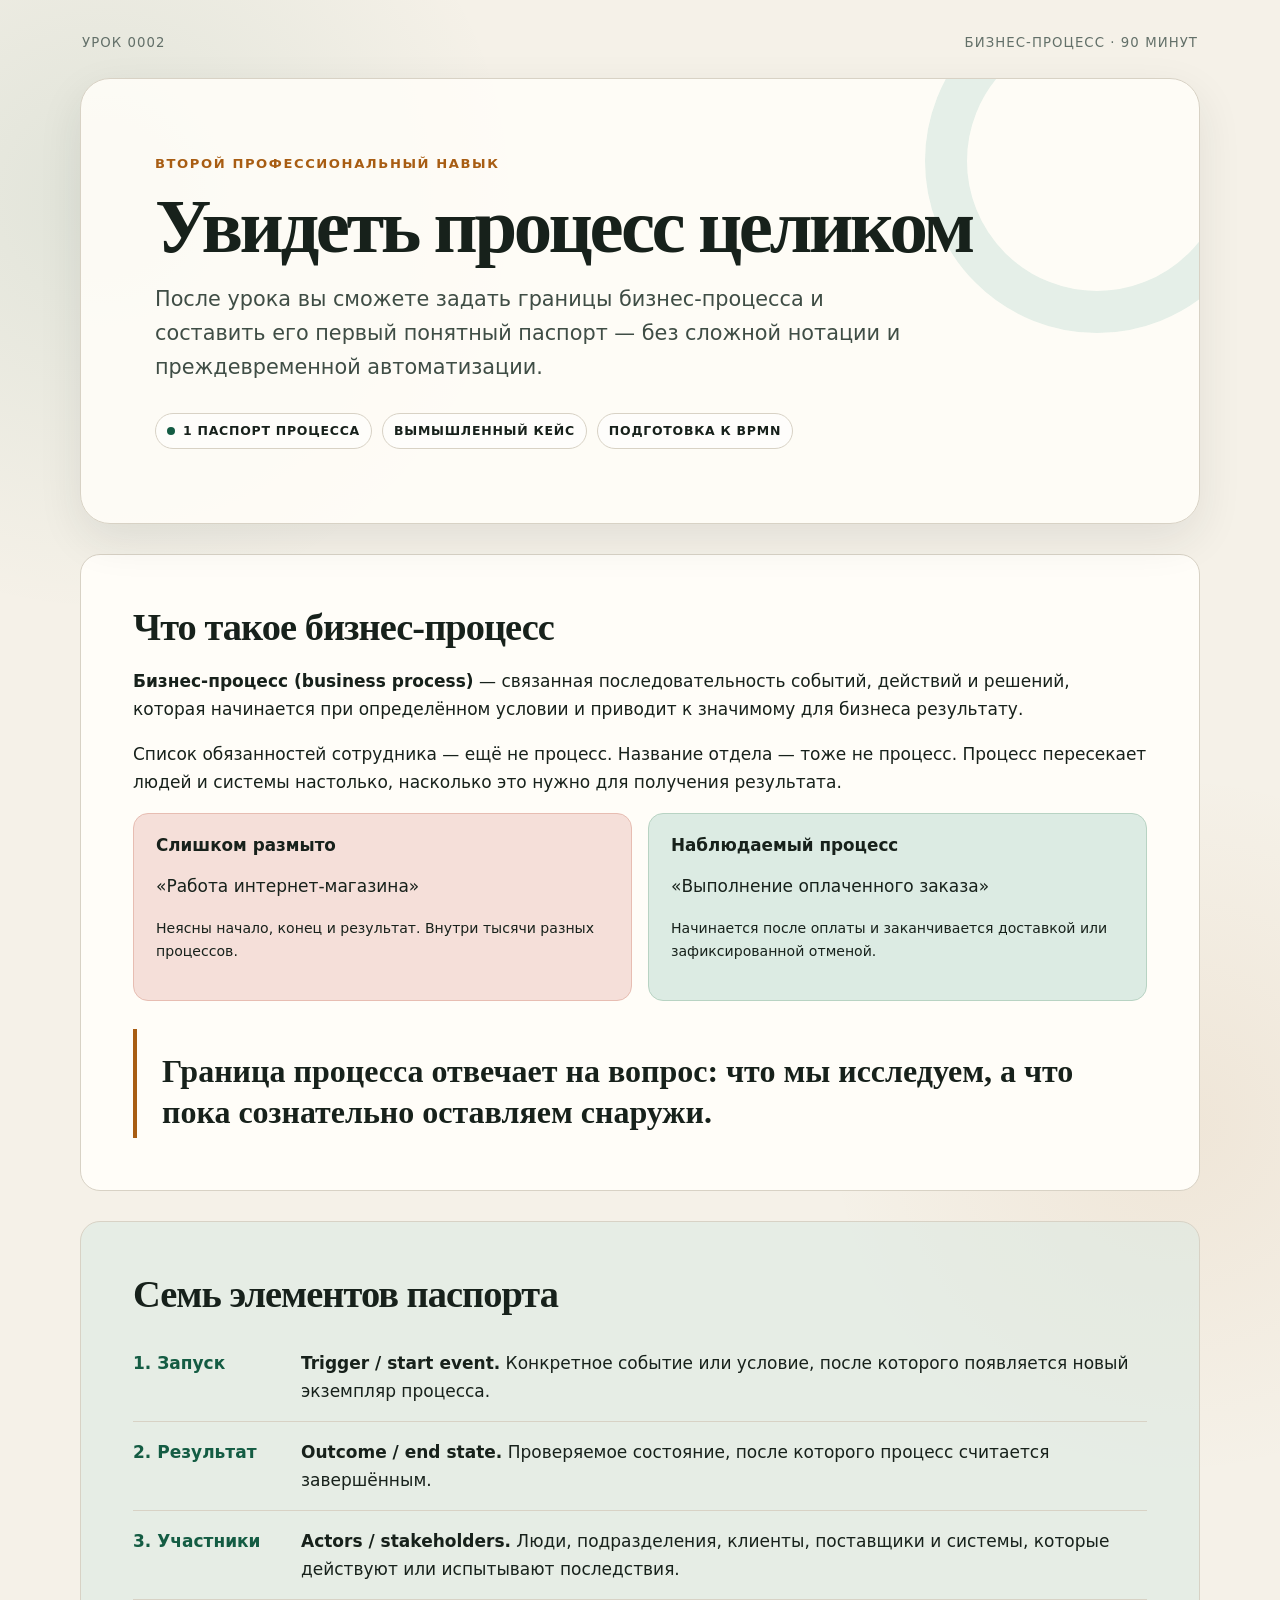
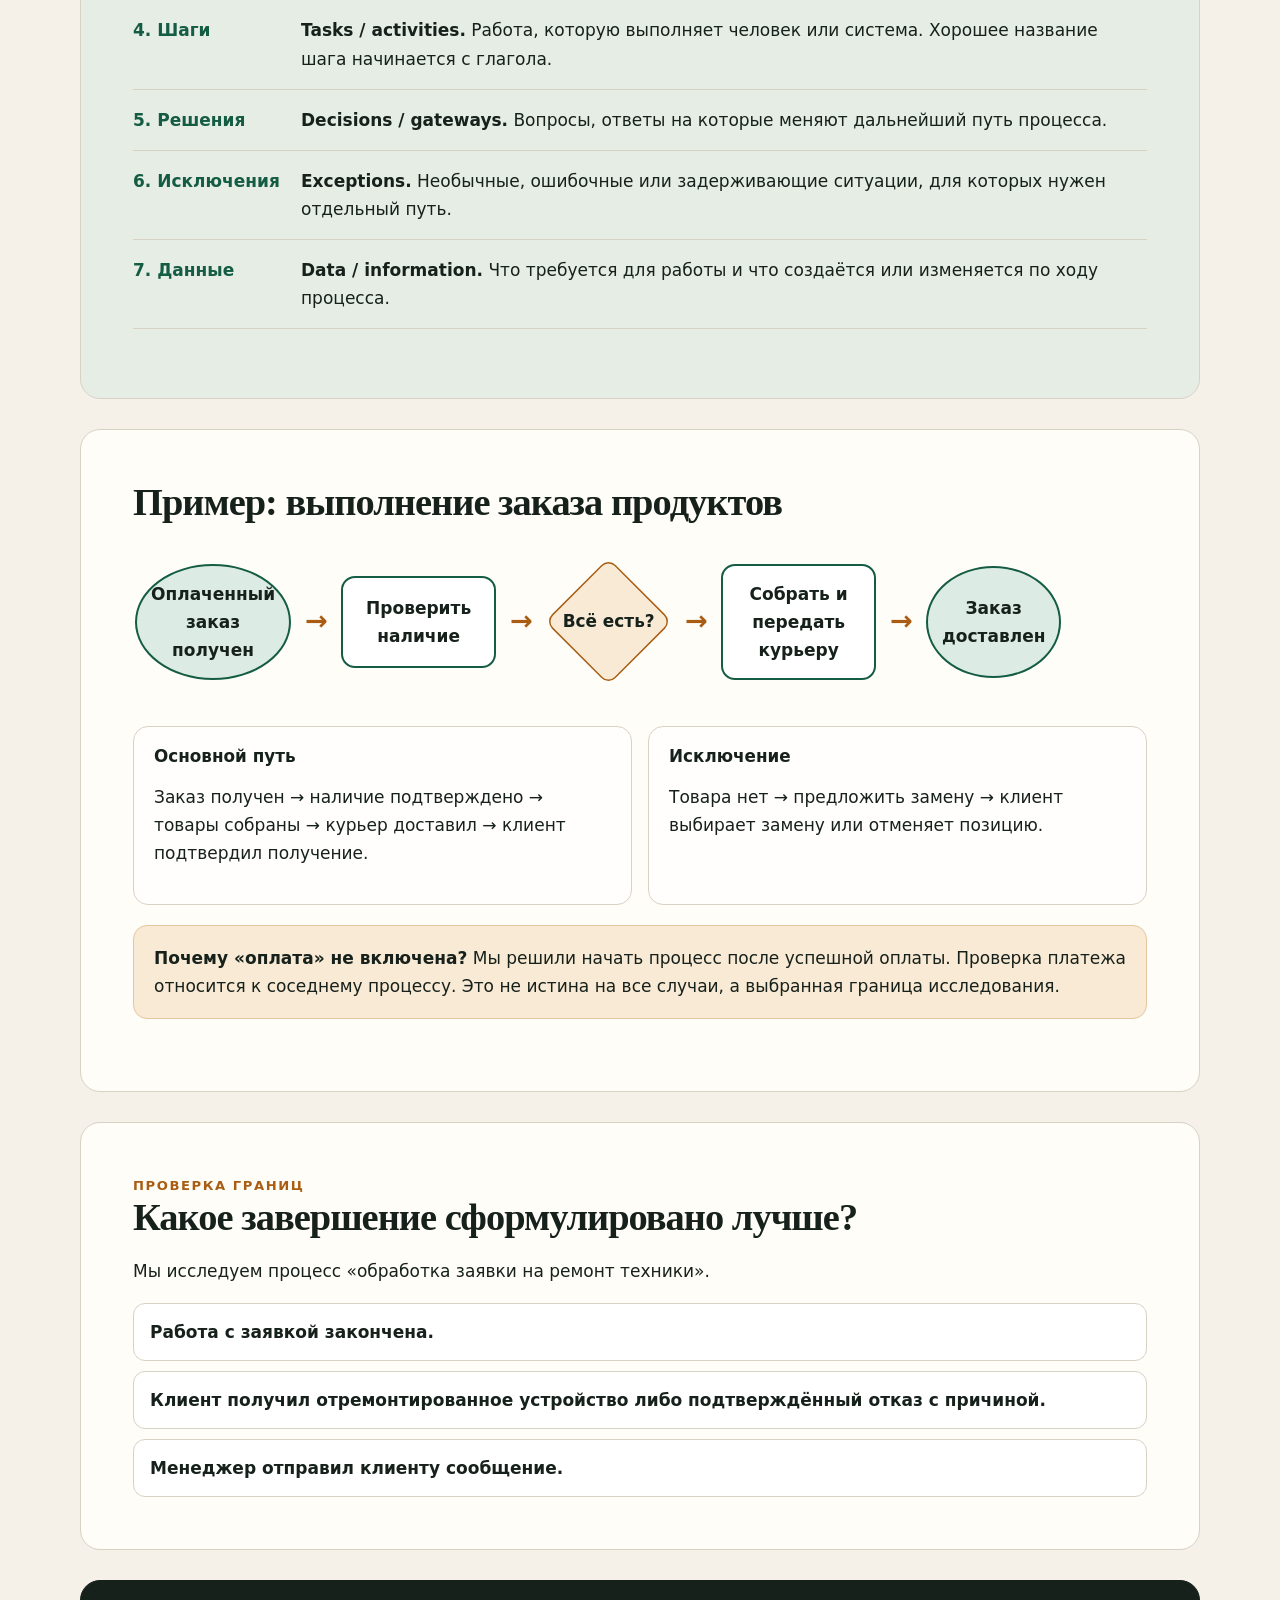
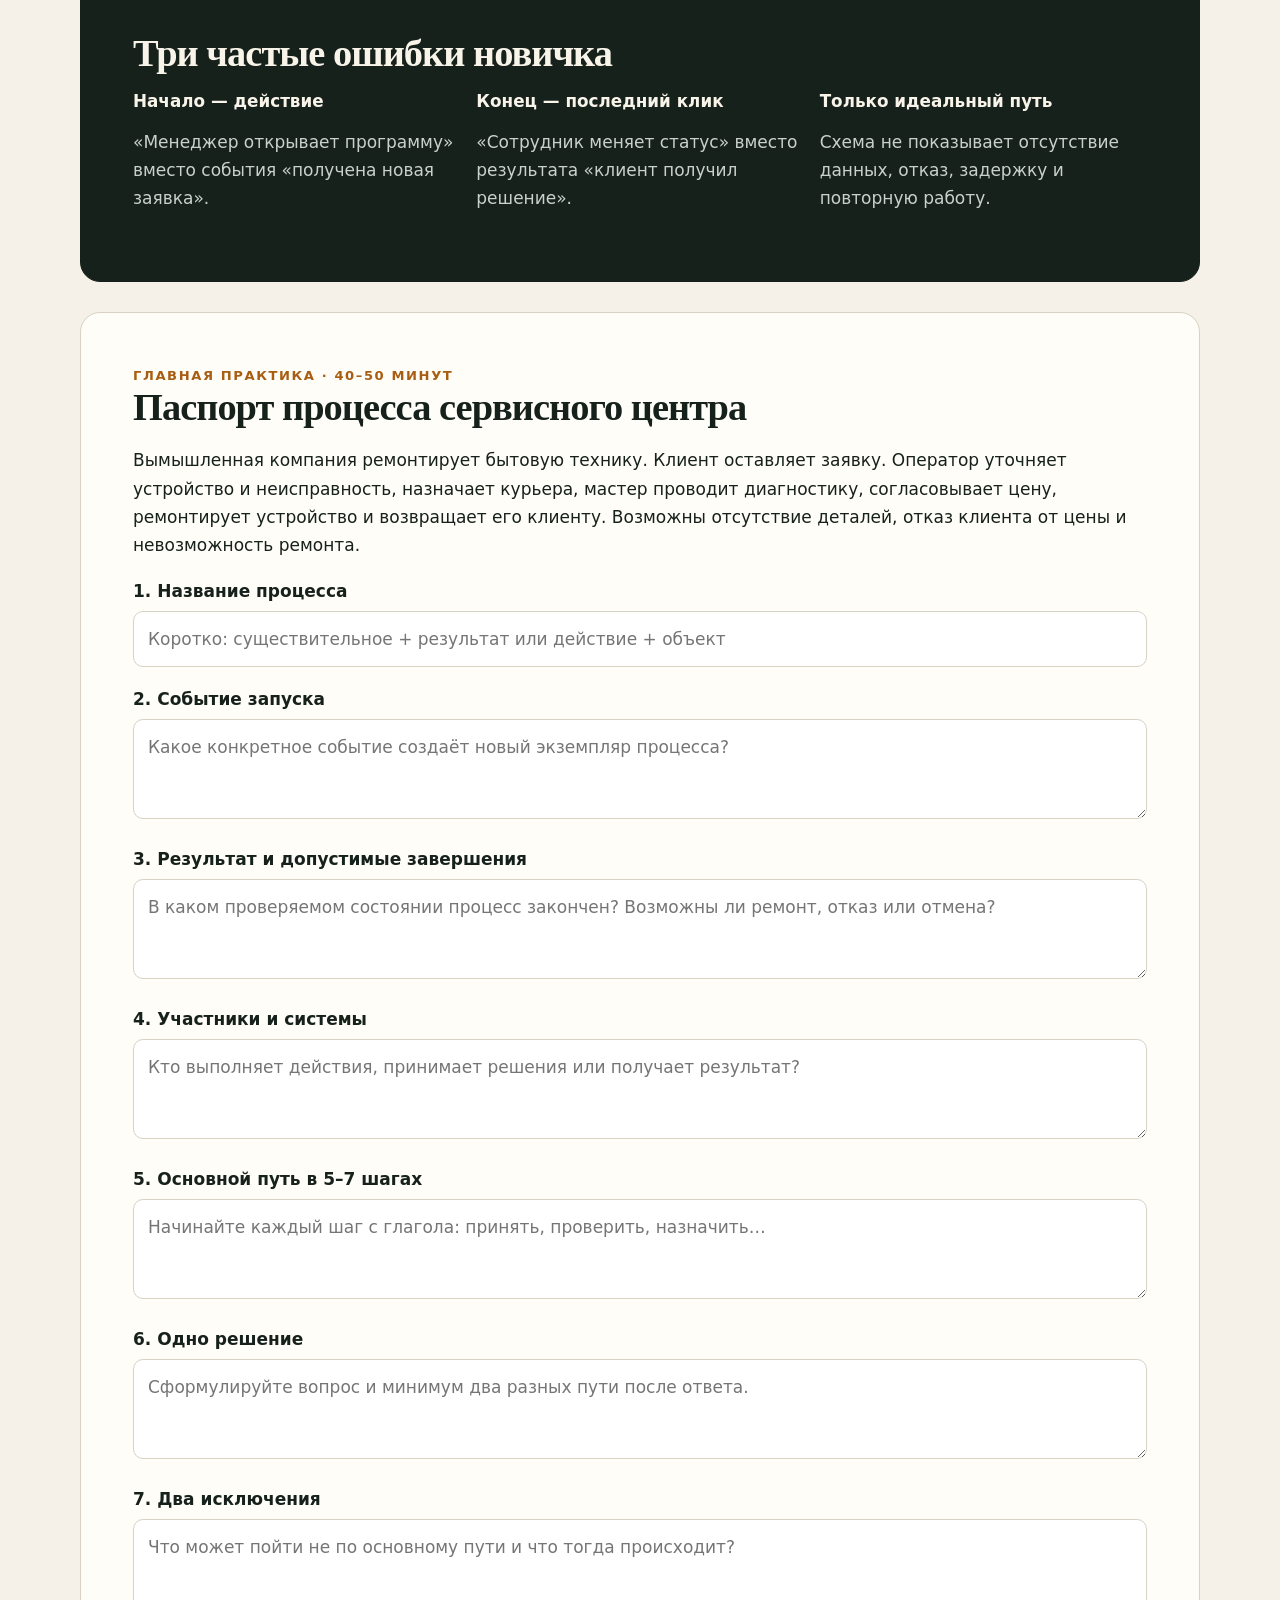
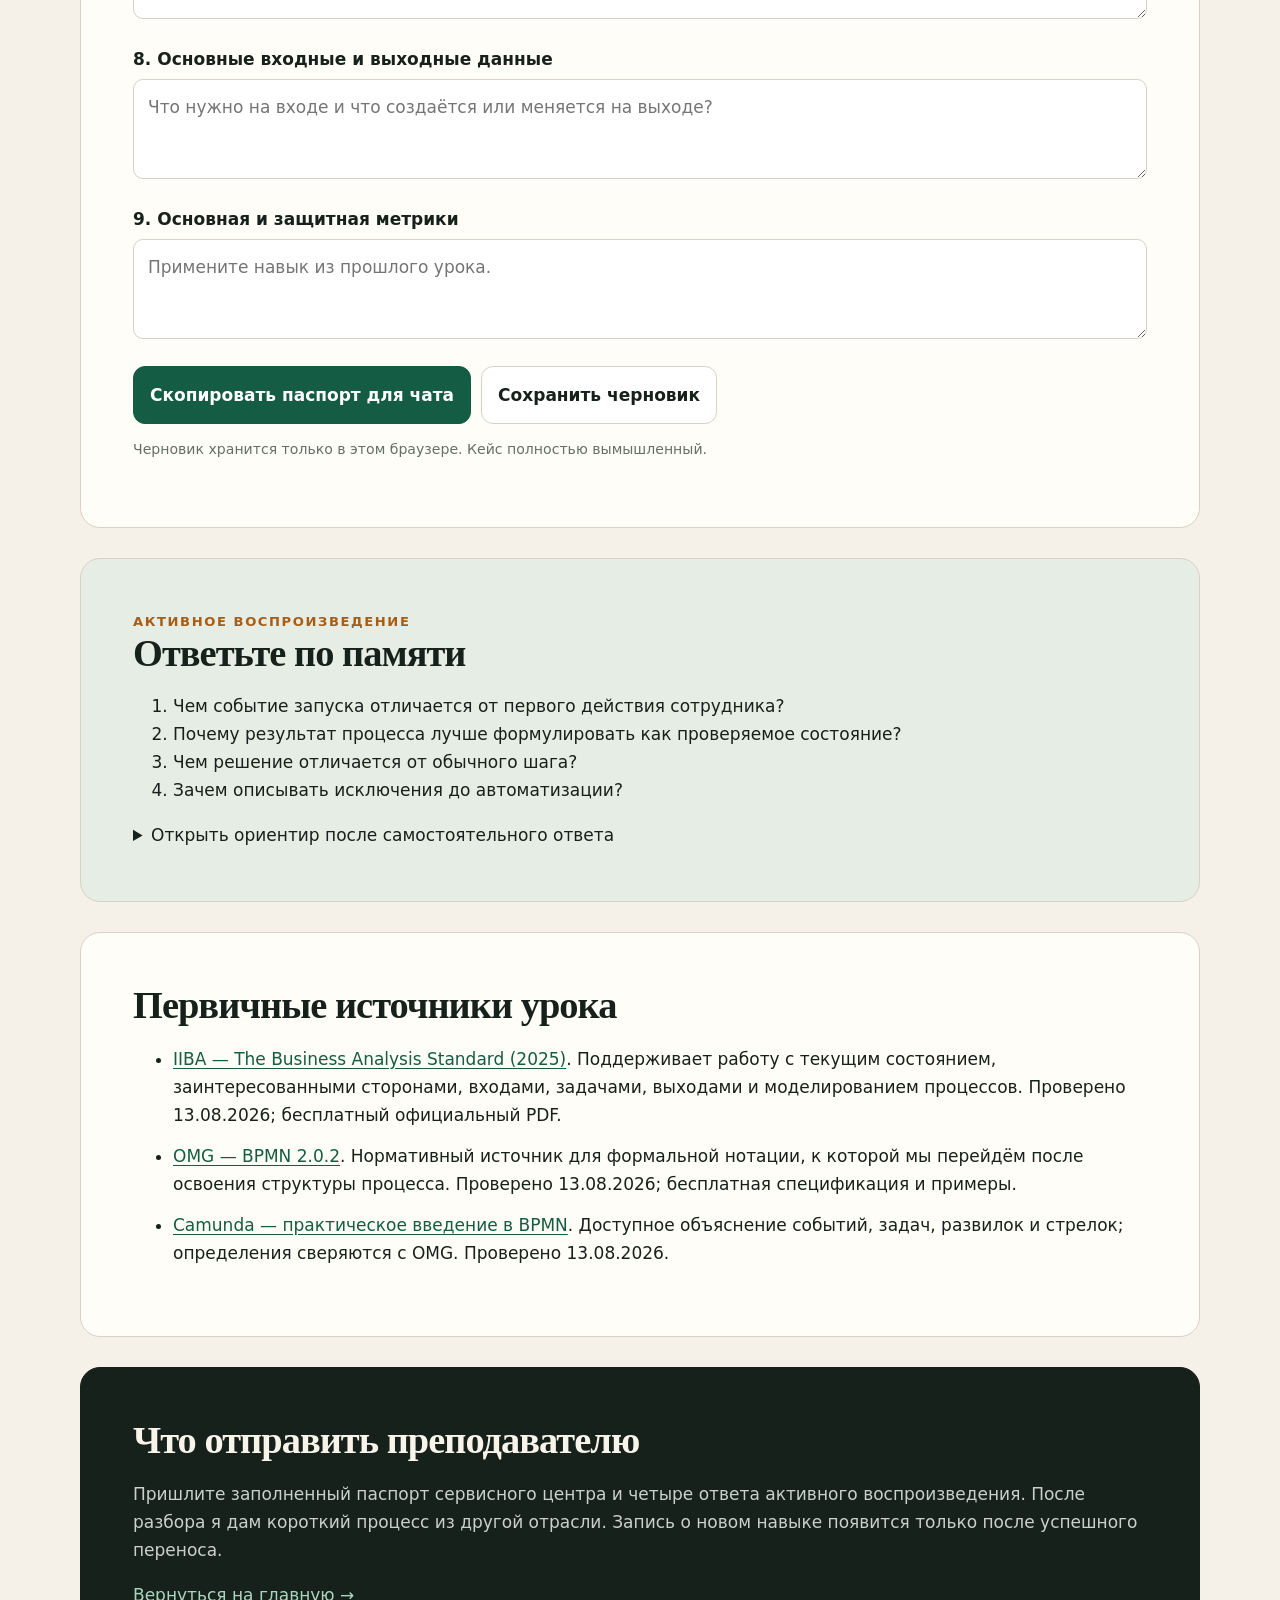
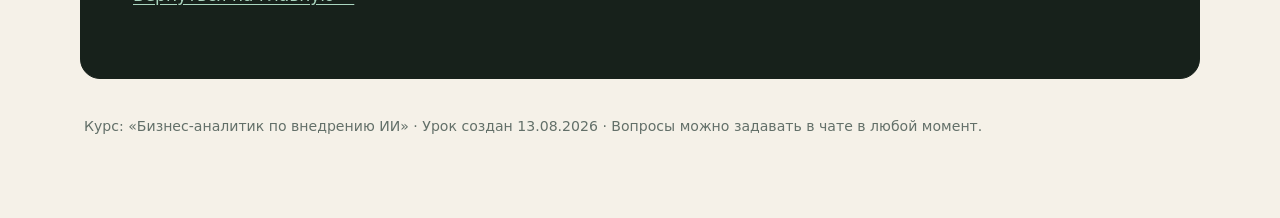
==== lessons/0002-business-process-anatomy.html @ 8596eb49 "Add business process anatomy lesson" ====
<!doctype html>
<html lang="ru">
<head>
  <meta charset="utf-8">
  <meta name="viewport" content="width=device-width, initial-scale=1">
  <title>Урок 0002 — Увидеть бизнес-процесс целиком</title>
  <link rel="stylesheet" href="../assets/course.css">
  <script src="../assets/lesson.js" defer></script>
</head>
<body onload="restoreAssignment('process-passport', 'lesson-0002-draft')">
  <main class="page">
    <div class="topbar"><span>Урок 0002</span><span>Бизнес-процесс · 90 минут</span></div>
    <header class="hero">
      <div class="eyebrow">Второй профессиональный навык</div>
      <h1>Увидеть процесс целиком</h1>
      <p class="lede">После урока вы сможете задать границы бизнес-процесса и составить его первый понятный паспорт — без сложной нотации и преждевременной автоматизации.</p>
      <div class="meta"><span class="badge"><span class="dot"></span>1 паспорт процесса</span><span class="badge">Вымышленный кейс</span><span class="badge">Подготовка к BPMN</span></div>
    </header>

    <section class="section">
      <h2>Что такое бизнес-процесс</h2>
      <p><strong>Бизнес-процесс (business process)</strong> — связанная последовательность событий, действий и решений, которая начинается при определённом условии и приводит к значимому для бизнеса результату.</p>
      <p>Список обязанностей сотрудника — ещё не процесс. Название отдела — тоже не процесс. Процесс пересекает людей и системы настолько, насколько это нужно для получения результата.</p>
      <div class="compare">
        <div class="bad"><h3>Слишком размыто</h3><p>«Работа интернет-магазина»</p><p class="small">Неясны начало, конец и результат. Внутри тысячи разных процессов.</p></div>
        <div class="good"><h3>Наблюдаемый процесс</h3><p>«Выполнение оплаченного заказа»</p><p class="small">Начинается после оплаты и заканчивается доставкой или зафиксированной отменой.</p></div>
      </div>
      <p class="quote">Граница процесса отвечает на вопрос: что мы исследуем, а что пока сознательно оставляем снаружи.</p>
    </section>

    <section class="section soft">
      <h2>Семь элементов паспорта</h2>
      <dl>
        <div class="term"><dt>1. Запуск</dt><dd><strong>Trigger / start event.</strong> Конкретное событие или условие, после которого появляется новый экземпляр процесса.</dd></div>
        <div class="term"><dt>2. Результат</dt><dd><strong>Outcome / end state.</strong> Проверяемое состояние, после которого процесс считается завершённым.</dd></div>
        <div class="term"><dt>3. Участники</dt><dd><strong>Actors / stakeholders.</strong> Люди, подразделения, клиенты, поставщики и системы, которые действуют или испытывают последствия.</dd></div>
        <div class="term"><dt>4. Шаги</dt><dd><strong>Tasks / activities.</strong> Работа, которую выполняет человек или система. Хорошее название шага начинается с глагола.</dd></div>
        <div class="term"><dt>5. Решения</dt><dd><strong>Decisions / gateways.</strong> Вопросы, ответы на которые меняют дальнейший путь процесса.</dd></div>
        <div class="term"><dt>6. Исключения</dt><dd><strong>Exceptions.</strong> Необычные, ошибочные или задерживающие ситуации, для которых нужен отдельный путь.</dd></div>
        <div class="term"><dt>7. Данные</dt><dd><strong>Data / information.</strong> Что требуется для работы и что создаётся или изменяется по ходу процесса.</dd></div>
      </dl>
    </section>

    <section class="section">
      <h2>Пример: выполнение заказа продуктов</h2>
      <div class="process-map" aria-label="Схема выполнения заказа продуктов">
        <div class="process-node event">Оплаченный заказ получен</div><div class="process-arrow">→</div>
        <div class="process-node">Проверить наличие</div><div class="process-arrow">→</div>
        <div class="process-node decision"><span>Всё есть?</span></div><div class="process-arrow">→</div>
        <div class="process-node">Собрать и передать курьеру</div><div class="process-arrow">→</div>
        <div class="process-node event">Заказ доставлен</div>
      </div>
      <div class="grid">
        <article class="card col-6"><h3>Основной путь</h3><p>Заказ получен → наличие подтверждено → товары собраны → курьер доставил → клиент подтвердил получение.</p></article>
        <article class="card col-6"><h3>Исключение</h3><p>Товара нет → предложить замену → клиент выбирает замену или отменяет позицию.</p></article>
      </div>
      <div class="callout"><strong>Почему «оплата» не включена?</strong> Мы решили начать процесс после успешной оплаты. Проверка платежа относится к соседнему процессу. Это не истина на все случаи, а выбранная граница исследования.</div>
    </section>

    <section class="section" data-quiz>
      <div class="eyebrow">Проверка границ</div>
      <h2>Какое завершение сформулировано лучше?</h2>
      <p>Мы исследуем процесс «обработка заявки на ремонт техники».</p>
      <div class="quiz-options">
        <button onclick="checkQuiz(this,false,'«Работа закончена» нельзя надёжно проверить: непонятно, какое состояние достигнуто.')">Работа с заявкой закончена.</button>
        <button onclick="checkQuiz(this,true,'Верно. Названо конкретное проверяемое состояние и учтены два допустимых исхода процесса.')">Клиент получил отремонтированное устройство либо подтверждённый отказ с причиной.</button>
        <button onclick="checkQuiz(this,false,'Это действие внутри процесса. После отправки сообщения ремонт ещё не завершён.')">Менеджер отправил клиенту сообщение.</button>
      </div>
      <div class="feedback" role="status"></div>
    </section>

    <section class="section dark">
      <h2>Три частые ошибки новичка</h2>
      <div class="grid">
        <div class="col-4"><h3>Начало — действие</h3><p>«Менеджер открывает программу» вместо события «получена новая заявка».</p></div>
        <div class="col-4"><h3>Конец — последний клик</h3><p>«Сотрудник меняет статус» вместо результата «клиент получил решение».</p></div>
        <div class="col-4"><h3>Только идеальный путь</h3><p>Схема не показывает отсутствие данных, отказ, задержку и повторную работу.</p></div>
      </div>
    </section>

    <section class="section" id="practice">
      <div class="eyebrow">Главная практика · 40–50 минут</div>
      <h2>Паспорт процесса сервисного центра</h2>
      <p>Вымышленная компания ремонтирует бытовую технику. Клиент оставляет заявку. Оператор уточняет устройство и неисправность, назначает курьера, мастер проводит диагностику, согласовывает цену, ремонтирует устройство и возвращает его клиенту. Возможны отсутствие деталей, отказ клиента от цены и невозможность ремонта.</p>
      <form id="process-passport">
        <label for="name">1. Название процесса</label>
        <input id="name" type="text" data-label="1. Название процесса" placeholder="Коротко: существительное + результат или действие + объект">

        <label for="trigger">2. Событие запуска</label>
        <textarea id="trigger" data-label="2. Событие запуска" placeholder="Какое конкретное событие создаёт новый экземпляр процесса?"></textarea>

        <label for="outcome">3. Результат и допустимые завершения</label>
        <textarea id="outcome" data-label="3. Результат и допустимые завершения" placeholder="В каком проверяемом состоянии процесс закончен? Возможны ли ремонт, отказ или отмена?"></textarea>

        <label for="actors">4. Участники и системы</label>
        <textarea id="actors" data-label="4. Участники и системы" placeholder="Кто выполняет действия, принимает решения или получает результат?"></textarea>

        <label for="steps">5. Основной путь в 5–7 шагах</label>
        <textarea id="steps" data-label="5. Основной путь в 5–7 шагах" placeholder="Начинайте каждый шаг с глагола: принять, проверить, назначить…"></textarea>

        <label for="decision">6. Одно решение</label>
        <textarea id="decision" data-label="6. Одно решение" placeholder="Сформулируйте вопрос и минимум два разных пути после ответа."></textarea>

        <label for="exceptions">7. Два исключения</label>
        <textarea id="exceptions" data-label="7. Два исключения" placeholder="Что может пойти не по основному пути и что тогда происходит?"></textarea>

        <label for="data">8. Основные входные и выходные данные</label>
        <textarea id="data" data-label="8. Основные входные и выходные данные" placeholder="Что нужно на входе и что создаётся или меняется на выходе?"></textarea>

        <label for="metric">9. Основная и защитная метрики</label>
        <textarea id="metric" data-label="9. Основная и защитная метрики" placeholder="Примените навык из прошлого урока."></textarea>

        <div class="actions">
          <button class="primary" type="button" onclick="copyAssignment('process-passport')">Скопировать паспорт для чата</button>
          <button type="button" onclick="saveAssignment('process-passport','lesson-0002-draft')">Сохранить черновик</button>
        </div>
        <p class="small muted" data-status="process-passport">Черновик хранится только в этом браузере. Кейс полностью вымышленный.</p>
      </form>
    </section>

    <section class="section soft">
      <div class="eyebrow">Активное воспроизведение</div>
      <h2>Ответьте по памяти</h2>
      <ol>
        <li>Чем событие запуска отличается от первого действия сотрудника?</li>
        <li>Почему результат процесса лучше формулировать как проверяемое состояние?</li>
        <li>Чем решение отличается от обычного шага?</li>
        <li>Зачем описывать исключения до автоматизации?</li>
      </ol>
      <details>
        <summary>Открыть ориентир после самостоятельного ответа</summary>
        <p>Запуск сообщает, почему появился новый процесс; действие — что кто-то делает после запуска. Результат должен позволять однозначно определить завершение. Решение меняет путь процесса. Исключения показывают реальные ветви и риски, которые автоматизация обязана обработать или передать человеку.</p>
      </details>
    </section>

    <section class="section">
      <h2>Первичные источники урока</h2>
      <ul class="source-list">
        <li><a href="https://www.iiba.org/globalassets/business-analysis-resources/the-business-analysis-standard/files/the-business-analysis-standard.pdf">IIBA — The Business Analysis Standard (2025)</a>. Поддерживает работу с текущим состоянием, заинтересованными сторонами, входами, задачами, выходами и моделированием процессов. Проверено 13.08.2026; бесплатный официальный PDF.</li>
        <li><a href="https://www.omg.org/spec/BPMN/2.0.2/">OMG — BPMN 2.0.2</a>. Нормативный источник для формальной нотации, к которой мы перейдём после освоения структуры процесса. Проверено 13.08.2026; бесплатная спецификация и примеры.</li>
        <li><a href="https://camunda.com/de/bpmn/">Camunda — практическое введение в BPMN</a>. Доступное объяснение событий, задач, развилок и стрелок; определения сверяются с OMG. Проверено 13.08.2026.</li>
      </ul>
    </section>

    <section class="section dark">
      <h2>Что отправить преподавателю</h2>
      <p>Пришлите заполненный паспорт сервисного центра и четыре ответа активного воспроизведения. После разбора я дам короткий процесс из другой отрасли. Запись о новом навыке появится только после успешного переноса.</p>
      <p><a href="../index.html" style="color:#a9d5bf">Вернуться на главную →</a></p>
    </section>

    <footer class="footer">Курс: «Бизнес-аналитик по внедрению ИИ» · Урок создан 13.08.2026 · Вопросы можно задавать в чате в любой момент.</footer>
  </main>
</body>
</html>
---- assets/course.css ----
:root {
  color-scheme: light;
  --ink: #17211b;
  --muted: #637069;
  --paper: #f5f1e8;
  --card: #fffdf8;
  --line: #d8d2c5;
  --green: #145c43;
  --green-2: #dcebe3;
  --amber: #a85d13;
  --amber-2: #f8ead5;
  --blue: #345a78;
  --shadow: 0 16px 45px rgba(38, 44, 39, 0.09);
  --radius: 20px;
}

* { box-sizing: border-box; }

html { scroll-behavior: smooth; }

body {
  margin: 0;
  background:
    radial-gradient(circle at 8% 3%, rgba(20, 92, 67, .09), transparent 26rem),
    radial-gradient(circle at 92% 17%, rgba(168, 93, 19, .08), transparent 22rem),
    var(--paper);
  color: var(--ink);
  font: 17px/1.65 Inter, ui-sans-serif, system-ui, -apple-system, BlinkMacSystemFont, "Segoe UI", sans-serif;
}

a { color: var(--green); text-underline-offset: .18em; }
a:hover { color: var(--amber); }

.page { width: min(1120px, calc(100% - 34px)); margin: 0 auto; padding: 24px 0 80px; }

.topbar {
  display: flex;
  align-items: center;
  justify-content: space-between;
  gap: 16px;
  padding: 8px 2px 24px;
  color: var(--muted);
  font-size: .83rem;
  letter-spacing: .08em;
  text-transform: uppercase;
}

.badge {
  display: inline-flex;
  align-items: center;
  gap: 8px;
  padding: 7px 11px;
  border: 1px solid var(--line);
  border-radius: 999px;
  background: rgba(255,255,255,.55);
  font-size: .78rem;
  font-weight: 750;
  letter-spacing: .06em;
  text-transform: uppercase;
}

.dot { width: 8px; height: 8px; border-radius: 50%; background: var(--green); }

.hero {
  padding: clamp(30px, 6vw, 74px);
  border: 1px solid var(--line);
  border-radius: 30px;
  background: rgba(255,253,248,.9);
  box-shadow: var(--shadow);
  overflow: hidden;
  position: relative;
}

.hero::after {
  content: "";
  position: absolute;
  width: 260px;
  height: 260px;
  right: -70px;
  top: -90px;
  border-radius: 50%;
  border: 42px solid var(--green-2);
  opacity: .75;
}

.hero > * { position: relative; z-index: 1; }

.eyebrow { color: var(--amber); font-size: .82rem; font-weight: 800; letter-spacing: .12em; text-transform: uppercase; }

h1, h2, h3 { line-height: 1.13; text-wrap: balance; }
h1 { max-width: 850px; margin: 14px 0 18px; font: 750 clamp(2.5rem, 6vw, 5.6rem)/.98 Georgia, serif; letter-spacing: -.045em; }
h2 { margin: 0 0 18px; font: 720 clamp(1.6rem, 3vw, 2.55rem)/1.08 Georgia, serif; letter-spacing: -.025em; }
h3 { margin: 0 0 10px; font-size: 1.05rem; }

.lede { max-width: 750px; margin: 0; color: #3f4d45; font-size: clamp(1.05rem, 2vw, 1.3rem); }
.meta { display: flex; flex-wrap: wrap; gap: 10px; margin-top: 28px; }

.section { margin-top: 30px; padding: clamp(24px, 4.6vw, 52px); border: 1px solid var(--line); border-radius: var(--radius); background: var(--card); }
.section.soft { background: rgba(220,235,227,.58); }
.section.dark { background: var(--ink); color: #f8f4ea; border-color: var(--ink); }
.section.dark p, .section.dark .muted { color: #c8d1cb; }

.grid { display: grid; grid-template-columns: repeat(12, 1fr); gap: 16px; }
.col-4 { grid-column: span 4; }
.col-6 { grid-column: span 6; }
.col-8 { grid-column: span 8; }
.col-12 { grid-column: span 12; }

.card { padding: 20px; border: 1px solid var(--line); border-radius: 15px; background: rgba(255,255,255,.62); }
.card strong.num { display: block; color: var(--green); font: 700 2rem Georgia, serif; }
.muted { color: var(--muted); }
.small { font-size: .88rem; }

.quote { margin: 28px 0 0; padding: 22px 0 4px 25px; border-left: 4px solid var(--amber); font: 600 clamp(1.3rem, 2.5vw, 2rem)/1.3 Georgia, serif; }

.flow { display: grid; grid-template-columns: repeat(4, 1fr); gap: 12px; margin-top: 24px; counter-reset: step; }
.flow > div { min-height: 140px; padding: 18px; border: 1px solid var(--line); border-radius: 14px; background: white; counter-increment: step; }
.flow > div::before { content: counter(step, decimal-leading-zero); display: block; margin-bottom: 14px; color: var(--amber); font-weight: 800; letter-spacing: .08em; }

.compare { display: grid; grid-template-columns: 1fr 1fr; gap: 16px; }
.compare > div { padding: 22px; border-radius: 15px; }
.compare .bad { background: #f5dfd9; border: 1px solid #e7bdb2; }
.compare .good { background: var(--green-2); border: 1px solid #b8d3c3; }

.quiz-options { display: grid; gap: 10px; margin-top: 18px; }
button, .button {
  width: 100%;
  padding: 14px 16px;
  border: 1px solid var(--line);
  border-radius: 12px;
  background: white;
  color: var(--ink);
  font: inherit;
  font-weight: 650;
  text-align: left;
  cursor: pointer;
  transition: transform .16s ease, border-color .16s ease, background .16s ease;
}
button:hover, .button:hover { transform: translateY(-1px); border-color: var(--green); }
button.correct { border-color: var(--green); background: var(--green-2); }
button.wrong { border-color: #a33c2e; background: #f5dfd9; }

.feedback { display: none; margin-top: 14px; padding: 14px 16px; border-left: 4px solid var(--green); background: rgba(220,235,227,.58); }
.feedback.show { display: block; }

label { display: block; margin: 18px 0 6px; font-weight: 720; }
textarea, input[type="text"] {
  width: 100%;
  padding: 13px 14px;
  border: 1px solid var(--line);
  border-radius: 10px;
  background: white;
  color: var(--ink);
  font: inherit;
}
textarea { min-height: 100px; resize: vertical; }
textarea:focus, input:focus { outline: 3px solid rgba(20,92,67,.14); border-color: var(--green); }

.actions { display: flex; flex-wrap: wrap; gap: 10px; margin-top: 18px; }
.actions button { width: auto; }
.actions .primary { background: var(--green); color: white; border-color: var(--green); }

.checklist { padding: 0; list-style: none; }
.checklist li { position: relative; padding: 10px 0 10px 34px; border-bottom: 1px solid var(--line); }
.checklist li::before { content: "✓"; position: absolute; left: 4px; color: var(--green); font-weight: 900; }

.timeline { display: grid; gap: 13px; }
.phase { display: grid; grid-template-columns: 150px 1fr auto; gap: 18px; align-items: start; padding: 18px; border: 1px solid var(--line); border-radius: 14px; background: white; }
.phase time { color: var(--amber); font-weight: 800; }
.phase .deliverable { color: var(--green); font-size: .85rem; font-weight: 750; }

.source-list li { margin: 13px 0; }
.footer { padding: 36px 4px 0; color: var(--muted); font-size: .88rem; }

.process-map { display: flex; align-items: center; gap: 10px; margin: 24px 0; overflow-x: auto; padding: 12px 2px 18px; }
.process-node { flex: 0 0 155px; min-height: 92px; display: grid; place-items: center; padding: 14px; border: 2px solid var(--green); border-radius: 14px; background: white; text-align: center; font-weight: 720; }
.process-node.event { flex-basis: 112px; min-height: 112px; border-radius: 50%; background: var(--green-2); }
.process-node.decision { flex-basis: 125px; min-height: 125px; border-color: var(--amber); background: var(--amber-2); transform: rotate(45deg) scale(.72); }
.process-node.decision span { transform: rotate(-45deg) scale(1.38); }
.process-arrow { flex: 0 0 30px; color: var(--amber); font-size: 1.7rem; font-weight: 900; text-align: center; }

.term { display: grid; grid-template-columns: 150px 1fr; gap: 18px; padding: 16px 0; border-bottom: 1px solid var(--line); }
.term dt { color: var(--green); font-weight: 800; }
.term dd { margin: 0; }

.callout { margin: 20px 0; padding: 18px 20px; border: 1px solid #e4c79e; border-radius: 14px; background: var(--amber-2); }

@media (max-width: 780px) {
  .col-4, .col-6, .col-8 { grid-column: span 12; }
  .flow, .compare { grid-template-columns: 1fr; }
  .phase { grid-template-columns: 1fr; gap: 7px; }
  .term { grid-template-columns: 1fr; gap: 4px; }
  .topbar { align-items: flex-start; flex-direction: column; }
}

@media print {
  body { background: white; font-size: 11pt; }
  .page { width: 100%; padding: 0; }
  .hero, .section { box-shadow: none; break-inside: avoid; }
  button, .actions { display: none; }
  a { color: black; text-decoration: none; }
}
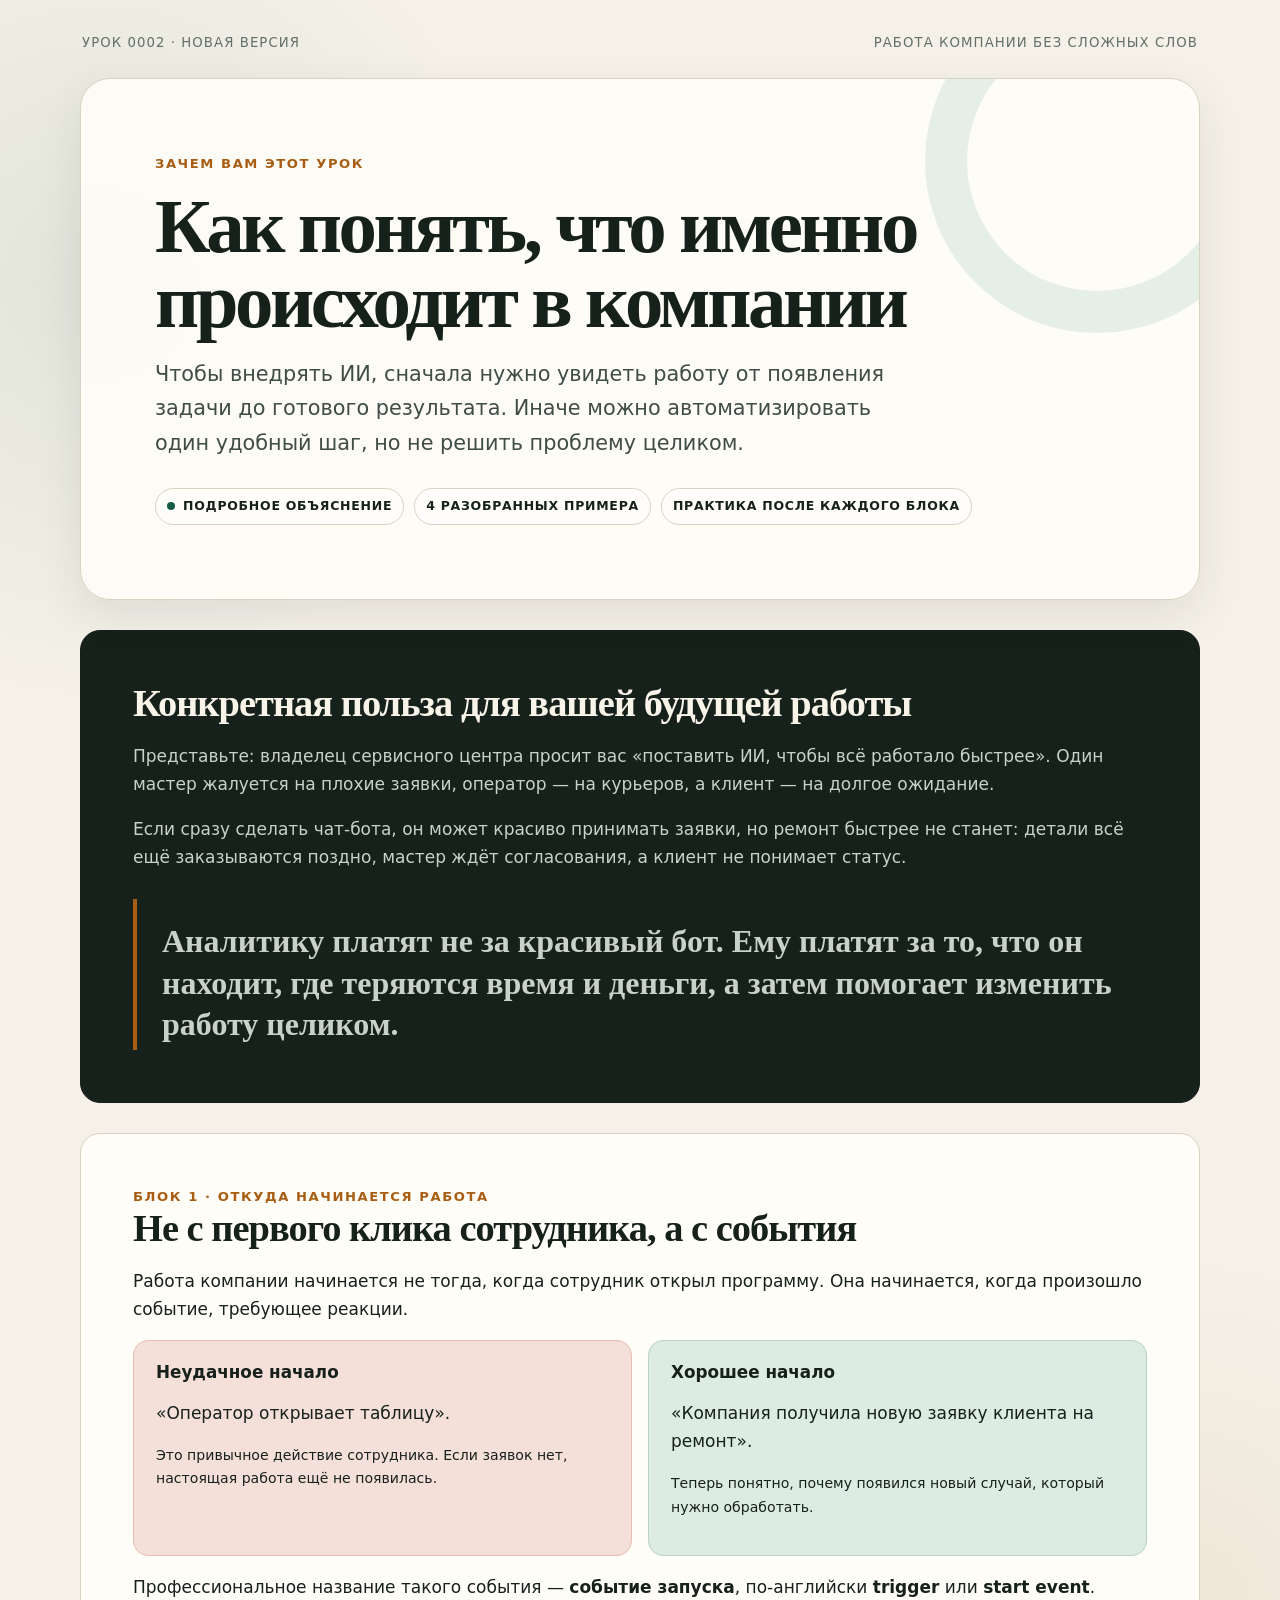
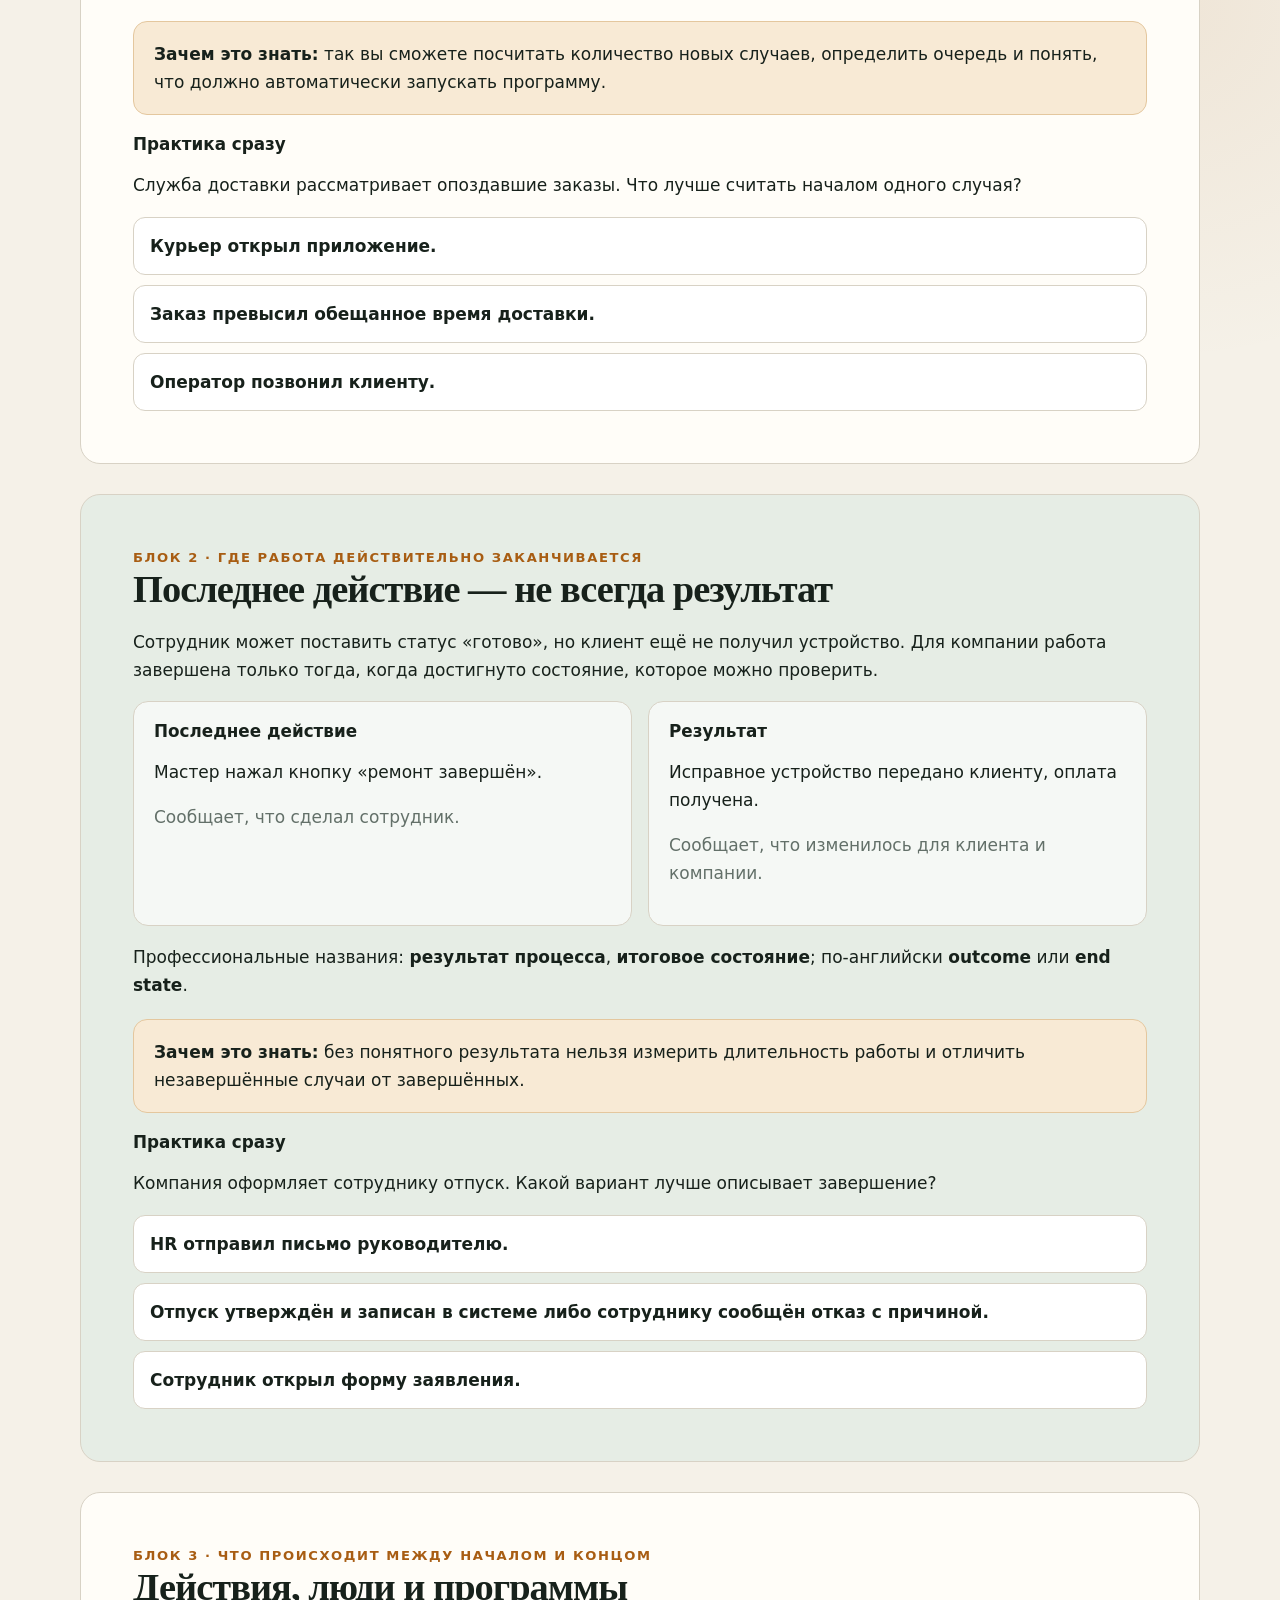
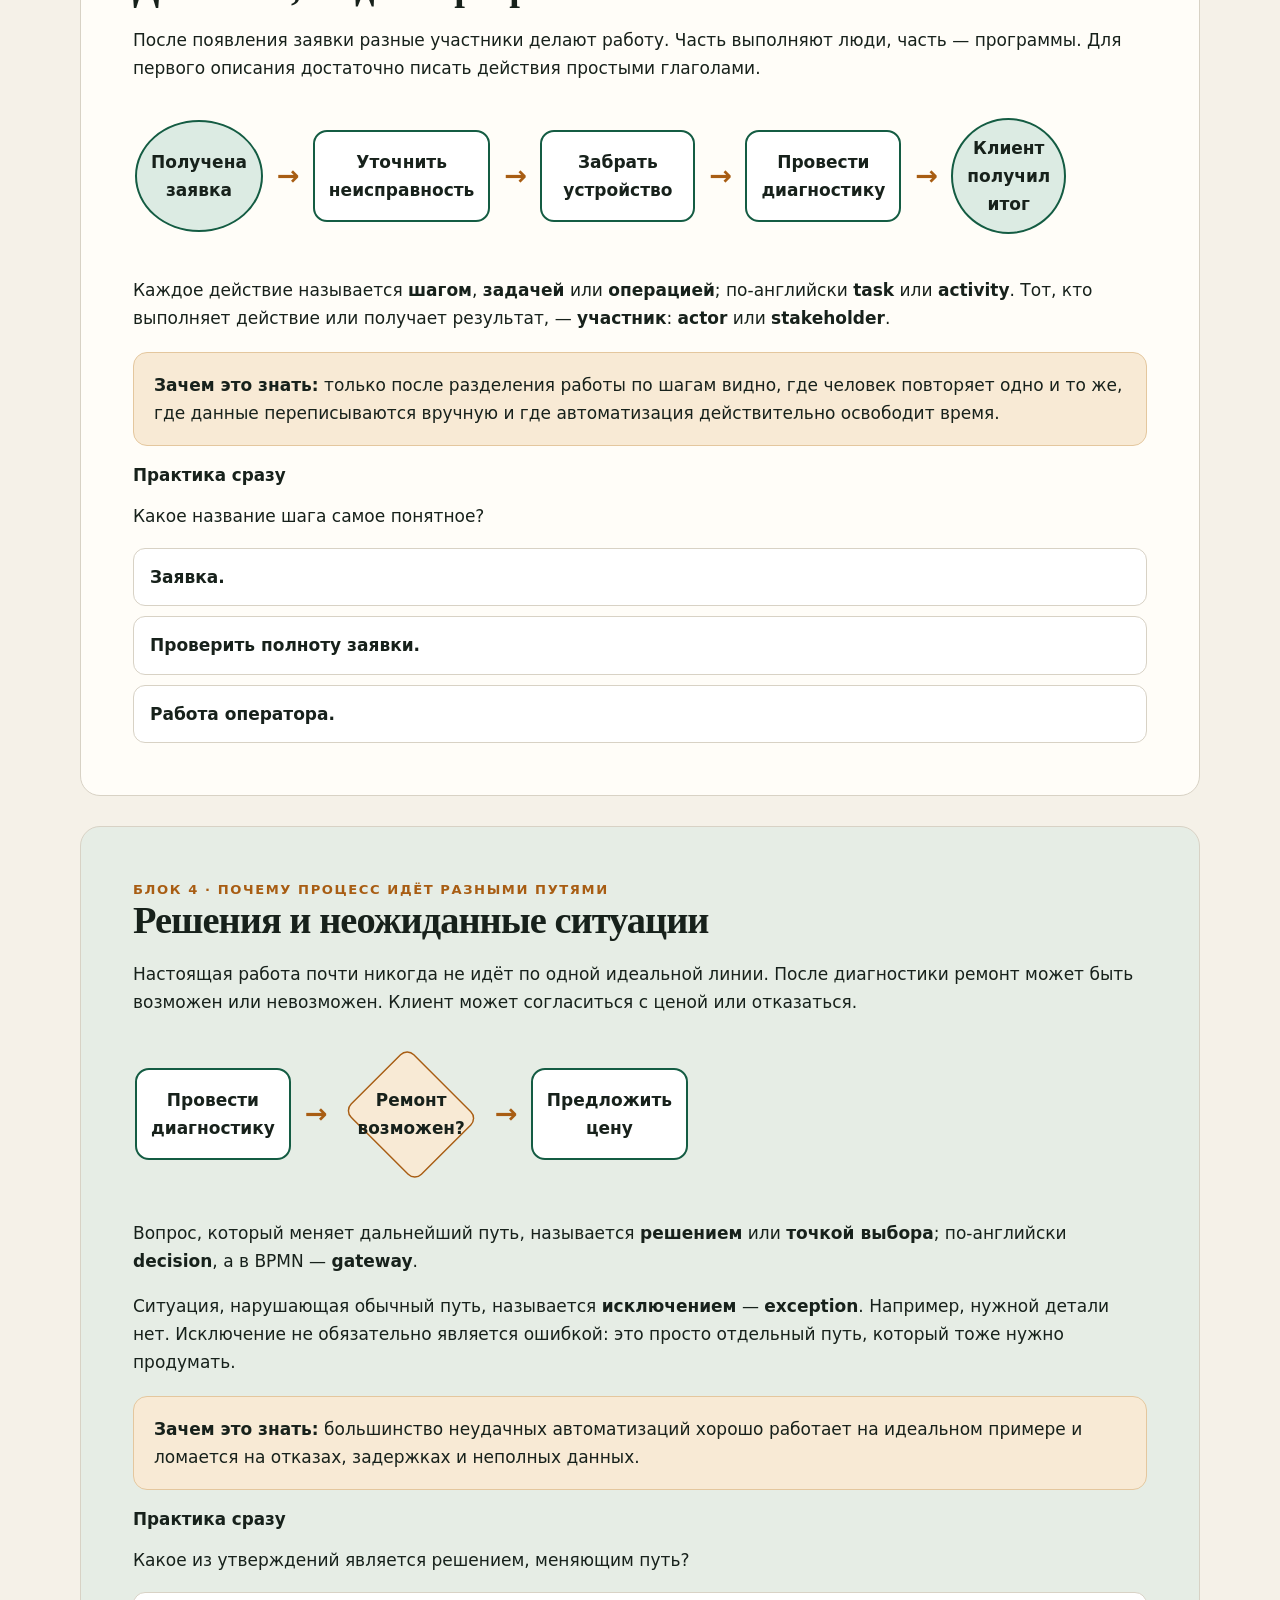
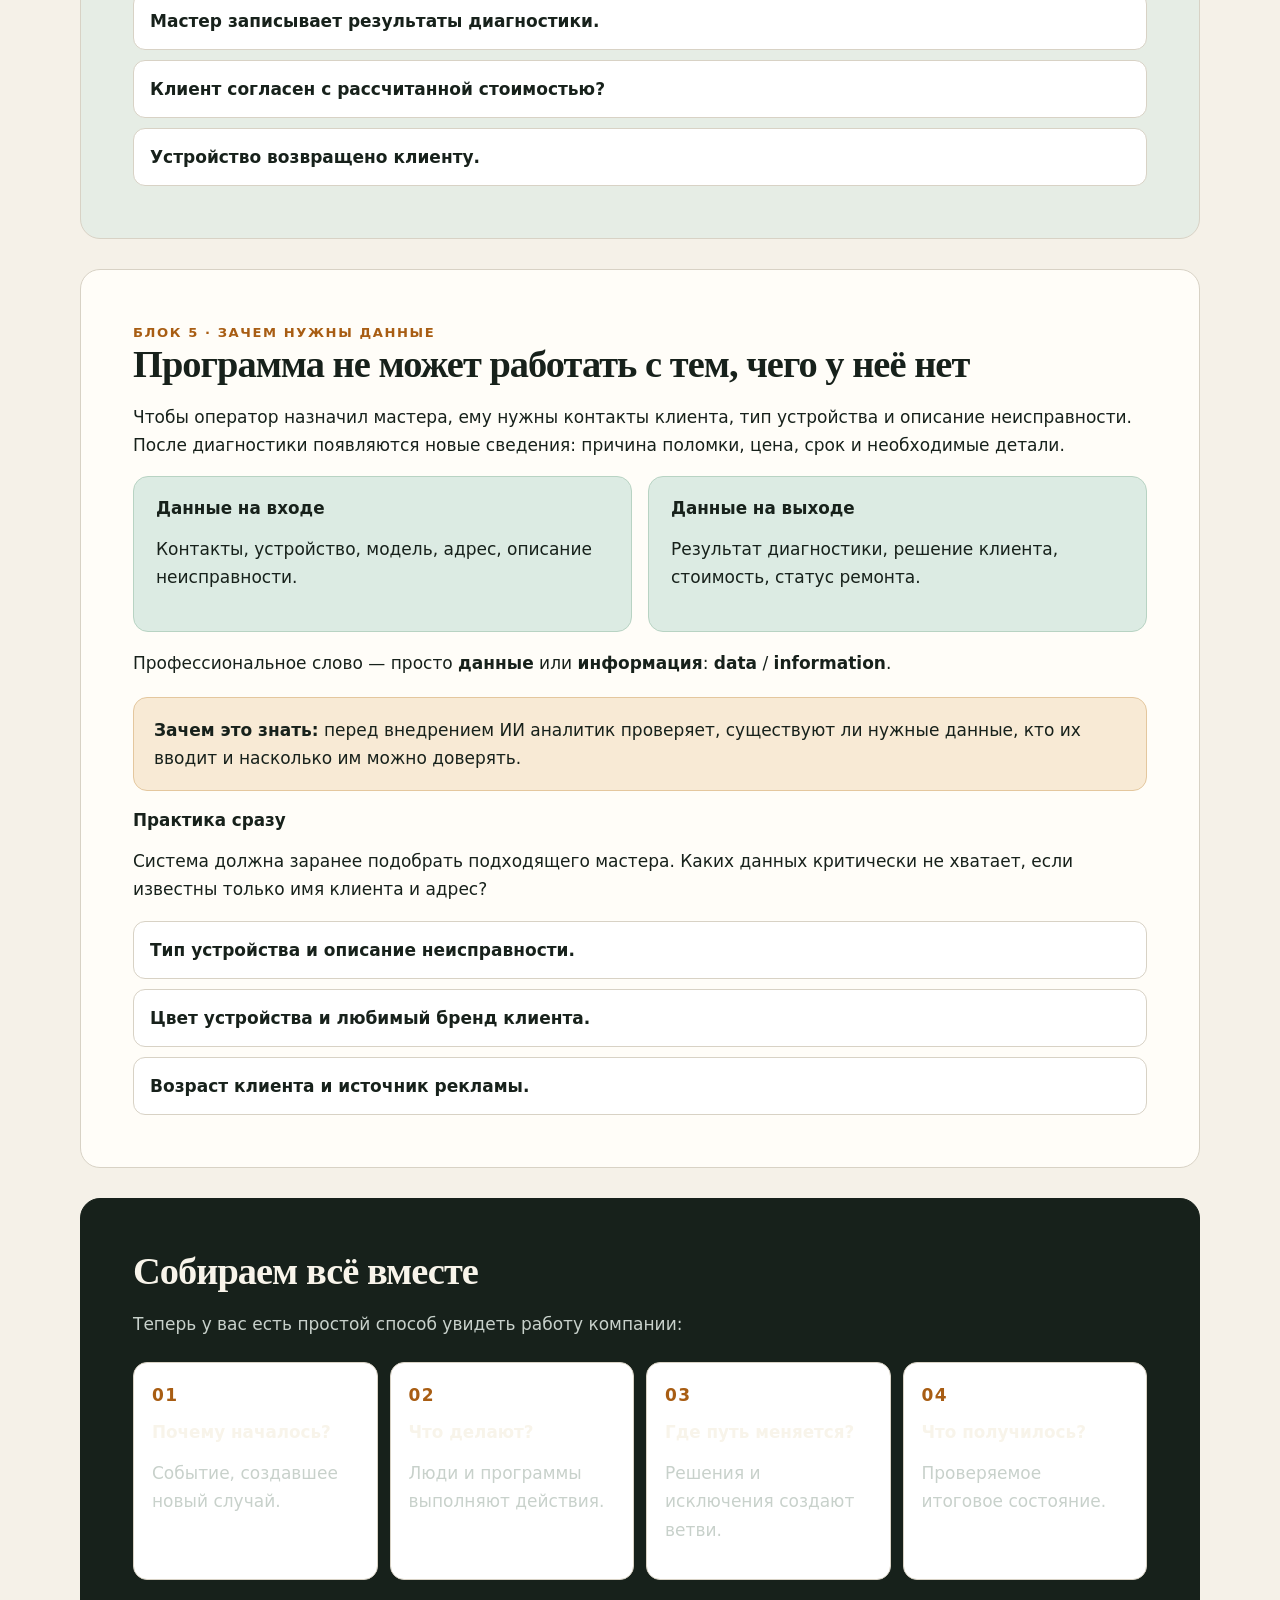
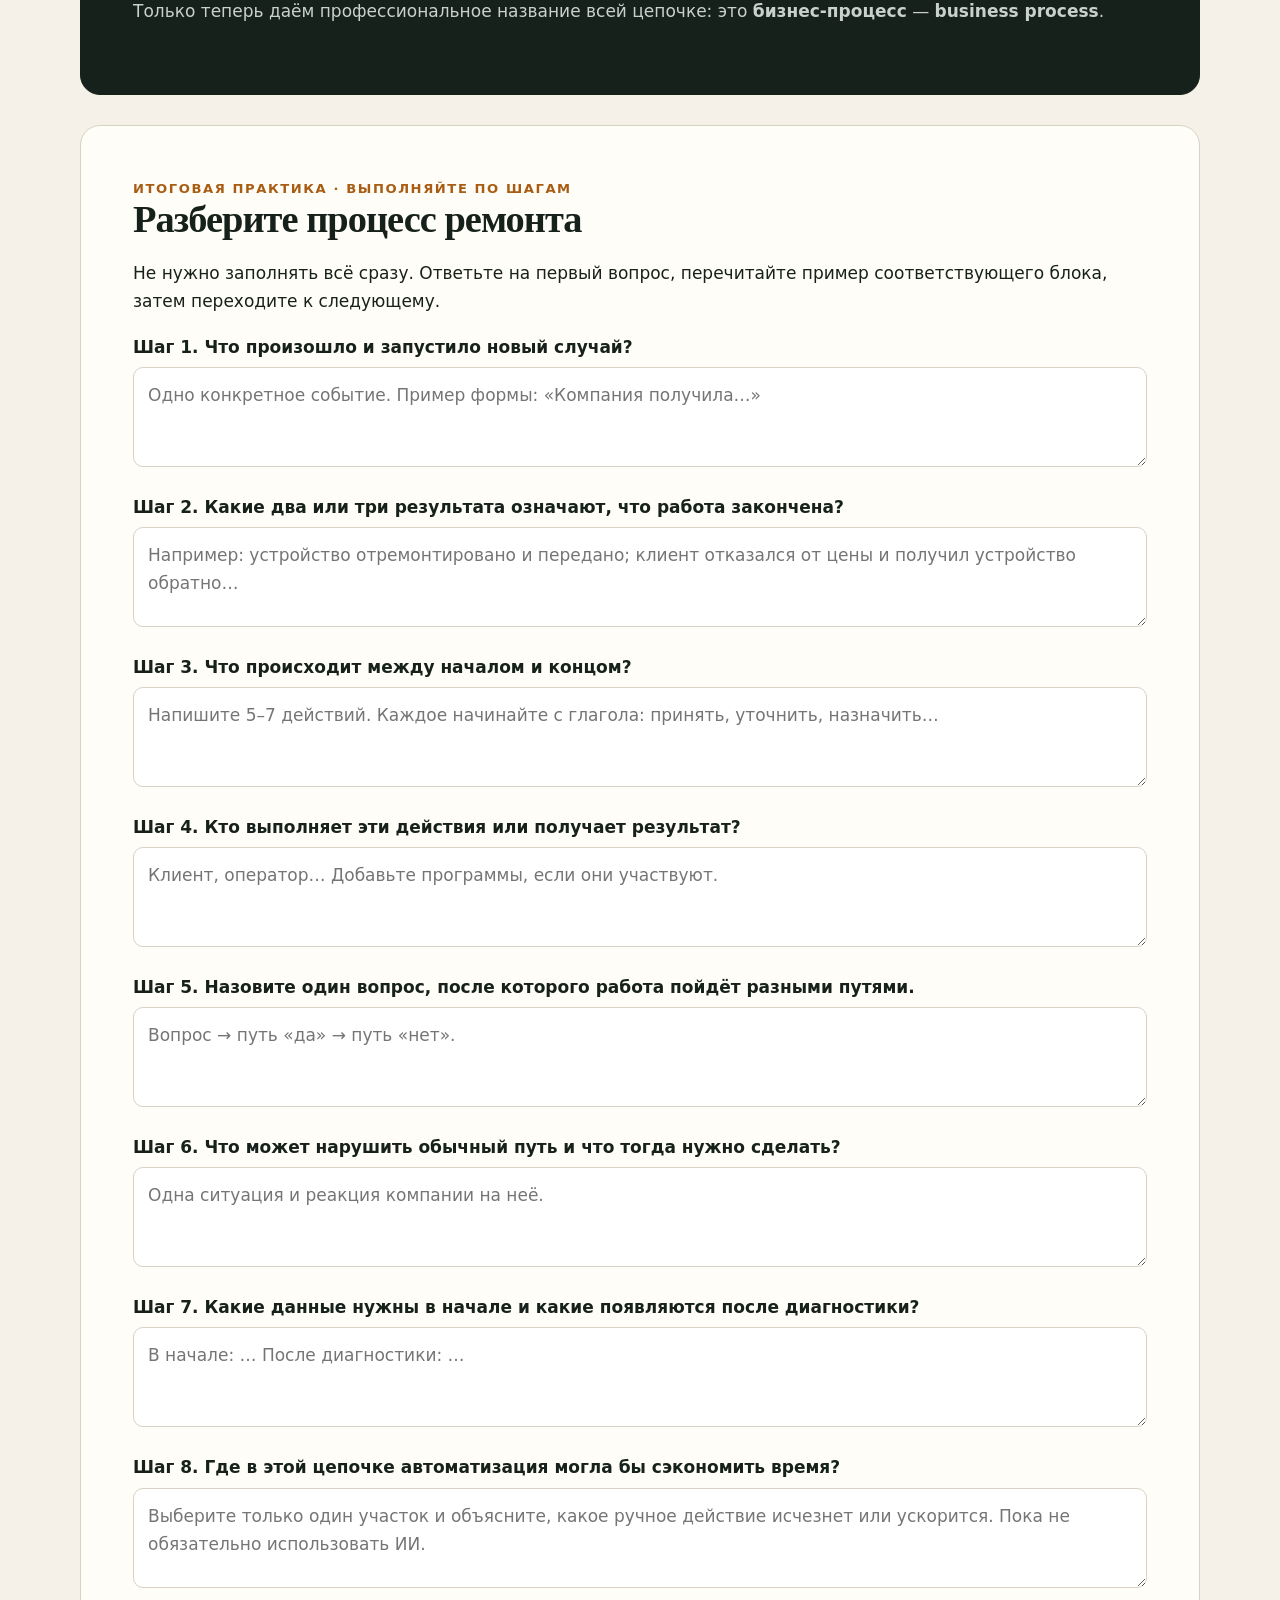
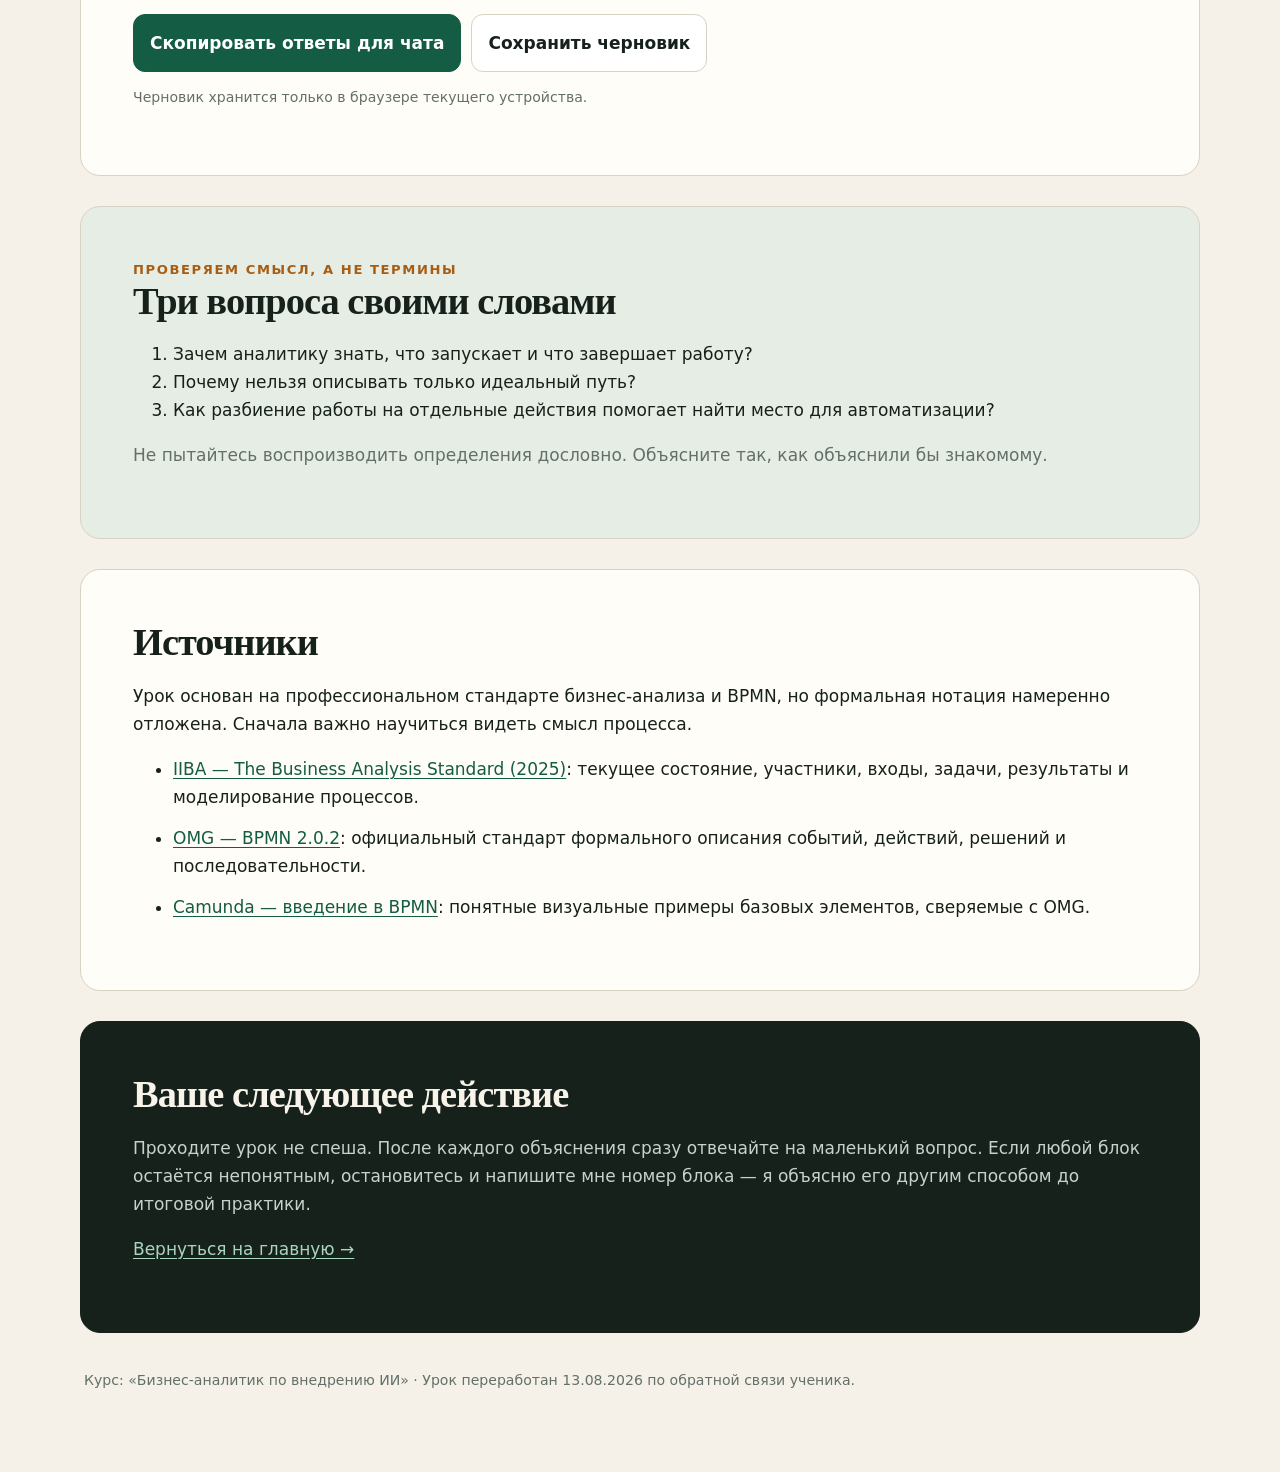
==== commit 2a1b8e38: "Rework lesson two around practical explanations" ====
--- a/lessons/0002-business-process-anatomy.html
+++ b/lessons/0002-business-process-anatomy.html
@@ -3,152 +3,225 @@
 <head>
   <meta charset="utf-8">
   <meta name="viewport" content="width=device-width, initial-scale=1">
-  <title>Урок 0002 — Увидеть бизнес-процесс целиком</title>
+  <title>Урок 0002 — Как увидеть работу компании целиком</title>
   <link rel="stylesheet" href="../assets/course.css">
   <script src="../assets/lesson.js" defer></script>
 </head>
-<body onload="restoreAssignment('process-passport', 'lesson-0002-draft')">
+<body onload="restoreAssignment('process-workbook', 'lesson-0002-v2-draft')">
   <main class="page">
-    <div class="topbar"><span>Урок 0002</span><span>Бизнес-процесс · 90 минут</span></div>
+    <div class="topbar"><span>Урок 0002 · новая версия</span><span>Работа компании без сложных слов</span></div>
+
     <header class="hero">
-      <div class="eyebrow">Второй профессиональный навык</div>
-      <h1>Увидеть процесс целиком</h1>
-      <p class="lede">После урока вы сможете задать границы бизнес-процесса и составить его первый понятный паспорт — без сложной нотации и преждевременной автоматизации.</p>
-      <div class="meta"><span class="badge"><span class="dot"></span>1 паспорт процесса</span><span class="badge">Вымышленный кейс</span><span class="badge">Подготовка к BPMN</span></div>
+      <div class="eyebrow">Зачем вам этот урок</div>
+      <h1>Как понять, что именно происходит в компании</h1>
+      <p class="lede">Чтобы внедрять ИИ, сначала нужно увидеть работу от появления задачи до готового результата. Иначе можно автоматизировать один удобный шаг, но не решить проблему целиком.</p>
+      <div class="meta"><span class="badge"><span class="dot"></span>Подробное объяснение</span><span class="badge">4 разобранных примера</span><span class="badge">Практика после каждого блока</span></div>
     </header>
 
-    <section class="section">
-      <h2>Что такое бизнес-процесс</h2>
-      <p><strong>Бизнес-процесс (business process)</strong> — связанная последовательность событий, действий и решений, которая начинается при определённом условии и приводит к значимому для бизнеса результату.</p>
-      <p>Список обязанностей сотрудника — ещё не процесс. Название отдела — тоже не процесс. Процесс пересекает людей и системы настолько, насколько это нужно для получения результата.</p>
+    <section class="section dark">
+      <h2>Конкретная польза для вашей будущей работы</h2>
+      <p>Представьте: владелец сервисного центра просит вас «поставить ИИ, чтобы всё работало быстрее». Один мастер жалуется на плохие заявки, оператор — на курьеров, а клиент — на долгое ожидание.</p>
+      <p>Если сразу сделать чат-бота, он может красиво принимать заявки, но ремонт быстрее не станет: детали всё ещё заказываются поздно, мастер ждёт согласования, а клиент не понимает статус.</p>
+      <p class="quote">Аналитику платят не за красивый бот. Ему платят за то, что он находит, где теряются время и деньги, а затем помогает изменить работу целиком.</p>
+    </section>
+
+    <section class="section">
+      <div class="eyebrow">Блок 1 · Откуда начинается работа</div>
+      <h2>Не с первого клика сотрудника, а с события</h2>
+      <p>Работа компании начинается не тогда, когда сотрудник открыл программу. Она начинается, когда произошло событие, требующее реакции.</p>
       <div class="compare">
-        <div class="bad"><h3>Слишком размыто</h3><p>«Работа интернет-магазина»</p><p class="small">Неясны начало, конец и результат. Внутри тысячи разных процессов.</p></div>
-        <div class="good"><h3>Наблюдаемый процесс</h3><p>«Выполнение оплаченного заказа»</p><p class="small">Начинается после оплаты и заканчивается доставкой или зафиксированной отменой.</p></div>
-      </div>
-      <p class="quote">Граница процесса отвечает на вопрос: что мы исследуем, а что пока сознательно оставляем снаружи.</p>
+        <div class="bad"><h3>Неудачное начало</h3><p>«Оператор открывает таблицу».</p><p class="small">Это привычное действие сотрудника. Если заявок нет, настоящая работа ещё не появилась.</p></div>
+        <div class="good"><h3>Хорошее начало</h3><p>«Компания получила новую заявку клиента на ремонт».</p><p class="small">Теперь понятно, почему появился новый случай, который нужно обработать.</p></div>
+      </div>
+      <p>Профессиональное название такого события — <strong>событие запуска</strong>, по-английски <strong>trigger</strong> или <strong>start event</strong>.</p>
+      <div class="callout"><strong>Зачем это знать:</strong> так вы сможете посчитать количество новых случаев, определить очередь и понять, что должно автоматически запускать программу.</div>
+
+      <div data-quiz>
+        <h3>Практика сразу</h3>
+        <p>Служба доставки рассматривает опоздавшие заказы. Что лучше считать началом одного случая?</p>
+        <div class="quiz-options">
+          <button onclick="checkQuiz(this,false,'Курьер может открыть приложение без нового случая. Это действие, а не причина появления работы.')">Курьер открыл приложение.</button>
+          <button onclick="checkQuiz(this,true,'Верно. Возник наблюдаемый случай, на который компания должна отреагировать.')">Заказ превысил обещанное время доставки.</button>
+          <button onclick="checkQuiz(this,false,'Это происходит уже после появления проблемы и является одним из действий процесса.')">Оператор позвонил клиенту.</button>
+        </div>
+        <div class="feedback" role="status"></div>
+      </div>
     </section>
 
     <section class="section soft">
-      <h2>Семь элементов паспорта</h2>
-      <dl>
-        <div class="term"><dt>1. Запуск</dt><dd><strong>Trigger / start event.</strong> Конкретное событие или условие, после которого появляется новый экземпляр процесса.</dd></div>
-        <div class="term"><dt>2. Результат</dt><dd><strong>Outcome / end state.</strong> Проверяемое состояние, после которого процесс считается завершённым.</dd></div>
-        <div class="term"><dt>3. Участники</dt><dd><strong>Actors / stakeholders.</strong> Люди, подразделения, клиенты, поставщики и системы, которые действуют или испытывают последствия.</dd></div>
-        <div class="term"><dt>4. Шаги</dt><dd><strong>Tasks / activities.</strong> Работа, которую выполняет человек или система. Хорошее название шага начинается с глагола.</dd></div>
-        <div class="term"><dt>5. Решения</dt><dd><strong>Decisions / gateways.</strong> Вопросы, ответы на которые меняют дальнейший путь процесса.</dd></div>
-        <div class="term"><dt>6. Исключения</dt><dd><strong>Exceptions.</strong> Необычные, ошибочные или задерживающие ситуации, для которых нужен отдельный путь.</dd></div>
-        <div class="term"><dt>7. Данные</dt><dd><strong>Data / information.</strong> Что требуется для работы и что создаётся или изменяется по ходу процесса.</dd></div>
-      </dl>
-    </section>
-
-    <section class="section">
-      <h2>Пример: выполнение заказа продуктов</h2>
-      <div class="process-map" aria-label="Схема выполнения заказа продуктов">
-        <div class="process-node event">Оплаченный заказ получен</div><div class="process-arrow">→</div>
-        <div class="process-node">Проверить наличие</div><div class="process-arrow">→</div>
-        <div class="process-node decision"><span>Всё есть?</span></div><div class="process-arrow">→</div>
-        <div class="process-node">Собрать и передать курьеру</div><div class="process-arrow">→</div>
-        <div class="process-node event">Заказ доставлен</div>
-      </div>
+      <div class="eyebrow">Блок 2 · Где работа действительно заканчивается</div>
+      <h2>Последнее действие — не всегда результат</h2>
+      <p>Сотрудник может поставить статус «готово», но клиент ещё не получил устройство. Для компании работа завершена только тогда, когда достигнуто состояние, которое можно проверить.</p>
       <div class="grid">
-        <article class="card col-6"><h3>Основной путь</h3><p>Заказ получен → наличие подтверждено → товары собраны → курьер доставил → клиент подтвердил получение.</p></article>
-        <article class="card col-6"><h3>Исключение</h3><p>Товара нет → предложить замену → клиент выбирает замену или отменяет позицию.</p></article>
-      </div>
-      <div class="callout"><strong>Почему «оплата» не включена?</strong> Мы решили начать процесс после успешной оплаты. Проверка платежа относится к соседнему процессу. Это не истина на все случаи, а выбранная граница исследования.</div>
-    </section>
-
-    <section class="section" data-quiz>
-      <div class="eyebrow">Проверка границ</div>
-      <h2>Какое завершение сформулировано лучше?</h2>
-      <p>Мы исследуем процесс «обработка заявки на ремонт техники».</p>
-      <div class="quiz-options">
-        <button onclick="checkQuiz(this,false,'«Работа закончена» нельзя надёжно проверить: непонятно, какое состояние достигнуто.')">Работа с заявкой закончена.</button>
-        <button onclick="checkQuiz(this,true,'Верно. Названо конкретное проверяемое состояние и учтены два допустимых исхода процесса.')">Клиент получил отремонтированное устройство либо подтверждённый отказ с причиной.</button>
-        <button onclick="checkQuiz(this,false,'Это действие внутри процесса. После отправки сообщения ремонт ещё не завершён.')">Менеджер отправил клиенту сообщение.</button>
-      </div>
-      <div class="feedback" role="status"></div>
+        <article class="card col-6"><h3>Последнее действие</h3><p>Мастер нажал кнопку «ремонт завершён».</p><p class="muted">Сообщает, что сделал сотрудник.</p></article>
+        <article class="card col-6"><h3>Результат</h3><p>Исправное устройство передано клиенту, оплата получена.</p><p class="muted">Сообщает, что изменилось для клиента и компании.</p></article>
+      </div>
+      <p>Профессиональные названия: <strong>результат процесса</strong>, <strong>итоговое состояние</strong>; по-английски <strong>outcome</strong> или <strong>end state</strong>.</p>
+      <div class="callout"><strong>Зачем это знать:</strong> без понятного результата нельзя измерить длительность работы и отличить незавершённые случаи от завершённых.</div>
+
+      <div data-quiz>
+        <h3>Практика сразу</h3>
+        <p>Компания оформляет сотруднику отпуск. Какой вариант лучше описывает завершение?</p>
+        <div class="quiz-options">
+          <button onclick="checkQuiz(this,false,'Отправка письма — только действие. Решение ещё может быть не принято.')">HR отправил письмо руководителю.</button>
+          <button onclick="checkQuiz(this,true,'Верно. Есть проверяемый итог: отпуск либо утверждён и отражён в системе, либо сотрудник получил обоснованный отказ.')">Отпуск утверждён и записан в системе либо сотруднику сообщён отказ с причиной.</button>
+          <button onclick="checkQuiz(this,false,'Открытая форма не означает, что запрос обработан.')">Сотрудник открыл форму заявления.</button>
+        </div>
+        <div class="feedback" role="status"></div>
+      </div>
+    </section>
+
+    <section class="section">
+      <div class="eyebrow">Блок 3 · Что происходит между началом и концом</div>
+      <h2>Действия, люди и программы</h2>
+      <p>После появления заявки разные участники делают работу. Часть выполняют люди, часть — программы. Для первого описания достаточно писать действия простыми глаголами.</p>
+      <div class="process-map" aria-label="Простой процесс ремонта">
+        <div class="process-node event">Получена заявка</div><div class="process-arrow">→</div>
+        <div class="process-node">Уточнить неисправность</div><div class="process-arrow">→</div>
+        <div class="process-node">Забрать устройство</div><div class="process-arrow">→</div>
+        <div class="process-node">Провести диагностику</div><div class="process-arrow">→</div>
+        <div class="process-node event">Клиент получил итог</div>
+      </div>
+      <p>Каждое действие называется <strong>шагом</strong>, <strong>задачей</strong> или <strong>операцией</strong>; по-английски <strong>task</strong> или <strong>activity</strong>. Тот, кто выполняет действие или получает результат, — <strong>участник</strong>: <strong>actor</strong> или <strong>stakeholder</strong>.</p>
+      <div class="callout"><strong>Зачем это знать:</strong> только после разделения работы по шагам видно, где человек повторяет одно и то же, где данные переписываются вручную и где автоматизация действительно освободит время.</div>
+
+      <div data-quiz>
+        <h3>Практика сразу</h3>
+        <p>Какое название шага самое понятное?</p>
+        <div class="quiz-options">
+          <button onclick="checkQuiz(this,false,'«Заявка» — это объект, а не действие. Непонятно, что с ней происходит.')">Заявка.</button>
+          <button onclick="checkQuiz(this,true,'Верно. Глагол показывает конкретную работу, а объект — над чем она выполняется.')">Проверить полноту заявки.</button>
+          <button onclick="checkQuiz(this,false,'«Работа оператора» слишком широко: внутри может быть десяток разных действий.')">Работа оператора.</button>
+        </div>
+        <div class="feedback" role="status"></div>
+      </div>
+    </section>
+
+    <section class="section soft">
+      <div class="eyebrow">Блок 4 · Почему процесс идёт разными путями</div>
+      <h2>Решения и неожиданные ситуации</h2>
+      <p>Настоящая работа почти никогда не идёт по одной идеальной линии. После диагностики ремонт может быть возможен или невозможен. Клиент может согласиться с ценой или отказаться.</p>
+      <div class="process-map" aria-label="Решение после диагностики">
+        <div class="process-node">Провести диагностику</div><div class="process-arrow">→</div>
+        <div class="process-node decision"><span>Ремонт возможен?</span></div><div class="process-arrow">→</div>
+        <div class="process-node">Предложить цену</div>
+      </div>
+      <p>Вопрос, который меняет дальнейший путь, называется <strong>решением</strong> или <strong>точкой выбора</strong>; по-английски <strong>decision</strong>, а в BPMN — <strong>gateway</strong>.</p>
+      <p>Ситуация, нарушающая обычный путь, называется <strong>исключением</strong> — <strong>exception</strong>. Например, нужной детали нет. Исключение не обязательно является ошибкой: это просто отдельный путь, который тоже нужно продумать.</p>
+      <div class="callout"><strong>Зачем это знать:</strong> большинство неудачных автоматизаций хорошо работает на идеальном примере и ломается на отказах, задержках и неполных данных.</div>
+
+      <div data-quiz>
+        <h3>Практика сразу</h3>
+        <p>Какое из утверждений является решением, меняющим путь?</p>
+        <div class="quiz-options">
+          <button onclick="checkQuiz(this,false,'Это обычное действие: оно не содержит выбора между разными путями.')">Мастер записывает результаты диагностики.</button>
+          <button onclick="checkQuiz(this,true,'Верно. Ответ «да» ведёт к ремонту, ответ «нет» — к возврату без ремонта или другому завершению.')">Клиент согласен с рассчитанной стоимостью?</button>
+          <button onclick="checkQuiz(this,false,'Это один возможный итог, но не сам вопрос, определяющий маршрут.')">Устройство возвращено клиенту.</button>
+        </div>
+        <div class="feedback" role="status"></div>
+      </div>
+    </section>
+
+    <section class="section">
+      <div class="eyebrow">Блок 5 · Зачем нужны данные</div>
+      <h2>Программа не может работать с тем, чего у неё нет</h2>
+      <p>Чтобы оператор назначил мастера, ему нужны контакты клиента, тип устройства и описание неисправности. После диагностики появляются новые сведения: причина поломки, цена, срок и необходимые детали.</p>
+      <div class="compare">
+        <div class="good"><h3>Данные на входе</h3><p>Контакты, устройство, модель, адрес, описание неисправности.</p></div>
+        <div class="good"><h3>Данные на выходе</h3><p>Результат диагностики, решение клиента, стоимость, статус ремонта.</p></div>
+      </div>
+      <p>Профессиональное слово — просто <strong>данные</strong> или <strong>информация</strong>: <strong>data</strong> / <strong>information</strong>.</p>
+      <div class="callout"><strong>Зачем это знать:</strong> перед внедрением ИИ аналитик проверяет, существуют ли нужные данные, кто их вводит и насколько им можно доверять.</div>
+
+      <div data-quiz>
+        <h3>Практика сразу</h3>
+        <p>Система должна заранее подобрать подходящего мастера. Каких данных критически не хватает, если известны только имя клиента и адрес?</p>
+        <div class="quiz-options">
+          <button onclick="checkQuiz(this,true,'Верно. Без типа устройства и характера проблемы нельзя надёжно подобрать нужную специализацию мастера.')">Тип устройства и описание неисправности.</button>
+          <button onclick="checkQuiz(this,false,'Цвет может быть полезен для идентификации, но обычно не определяет специализацию мастера.')">Цвет устройства и любимый бренд клиента.</button>
+          <button onclick="checkQuiz(this,false,'Эти сведения не помогают определить техническую специализацию исполнителя.')">Возраст клиента и источник рекламы.</button>
+        </div>
+        <div class="feedback" role="status"></div>
+      </div>
     </section>
 
     <section class="section dark">
-      <h2>Три частые ошибки новичка</h2>
-      <div class="grid">
-        <div class="col-4"><h3>Начало — действие</h3><p>«Менеджер открывает программу» вместо события «получена новая заявка».</p></div>
-        <div class="col-4"><h3>Конец — последний клик</h3><p>«Сотрудник меняет статус» вместо результата «клиент получил решение».</p></div>
-        <div class="col-4"><h3>Только идеальный путь</h3><p>Схема не показывает отсутствие данных, отказ, задержку и повторную работу.</p></div>
-      </div>
+      <h2>Собираем всё вместе</h2>
+      <p>Теперь у вас есть простой способ увидеть работу компании:</p>
+      <div class="flow">
+        <div><h3>Почему началось?</h3><p>Событие, создавшее новый случай.</p></div>
+        <div><h3>Что делают?</h3><p>Люди и программы выполняют действия.</p></div>
+        <div><h3>Где путь меняется?</h3><p>Решения и исключения создают ветви.</p></div>
+        <div><h3>Что получилось?</h3><p>Проверяемое итоговое состояние.</p></div>
+      </div>
+      <p>Только теперь даём профессиональное название всей цепочке: это <strong>бизнес-процесс</strong> — <strong>business process</strong>.</p>
     </section>
 
     <section class="section" id="practice">
-      <div class="eyebrow">Главная практика · 40–50 минут</div>
-      <h2>Паспорт процесса сервисного центра</h2>
-      <p>Вымышленная компания ремонтирует бытовую технику. Клиент оставляет заявку. Оператор уточняет устройство и неисправность, назначает курьера, мастер проводит диагностику, согласовывает цену, ремонтирует устройство и возвращает его клиенту. Возможны отсутствие деталей, отказ клиента от цены и невозможность ремонта.</p>
-      <form id="process-passport">
-        <label for="name">1. Название процесса</label>
-        <input id="name" type="text" data-label="1. Название процесса" placeholder="Коротко: существительное + результат или действие + объект">
-
-        <label for="trigger">2. Событие запуска</label>
-        <textarea id="trigger" data-label="2. Событие запуска" placeholder="Какое конкретное событие создаёт новый экземпляр процесса?"></textarea>
-
-        <label for="outcome">3. Результат и допустимые завершения</label>
-        <textarea id="outcome" data-label="3. Результат и допустимые завершения" placeholder="В каком проверяемом состоянии процесс закончен? Возможны ли ремонт, отказ или отмена?"></textarea>
-
-        <label for="actors">4. Участники и системы</label>
-        <textarea id="actors" data-label="4. Участники и системы" placeholder="Кто выполняет действия, принимает решения или получает результат?"></textarea>
-
-        <label for="steps">5. Основной путь в 5–7 шагах</label>
-        <textarea id="steps" data-label="5. Основной путь в 5–7 шагах" placeholder="Начинайте каждый шаг с глагола: принять, проверить, назначить…"></textarea>
-
-        <label for="decision">6. Одно решение</label>
-        <textarea id="decision" data-label="6. Одно решение" placeholder="Сформулируйте вопрос и минимум два разных пути после ответа."></textarea>
-
-        <label for="exceptions">7. Два исключения</label>
-        <textarea id="exceptions" data-label="7. Два исключения" placeholder="Что может пойти не по основному пути и что тогда происходит?"></textarea>
-
-        <label for="data">8. Основные входные и выходные данные</label>
-        <textarea id="data" data-label="8. Основные входные и выходные данные" placeholder="Что нужно на входе и что создаётся или меняется на выходе?"></textarea>
-
-        <label for="metric">9. Основная и защитная метрики</label>
-        <textarea id="metric" data-label="9. Основная и защитная метрики" placeholder="Примените навык из прошлого урока."></textarea>
+      <div class="eyebrow">Итоговая практика · выполняйте по шагам</div>
+      <h2>Разберите процесс ремонта</h2>
+      <p>Не нужно заполнять всё сразу. Ответьте на первый вопрос, перечитайте пример соответствующего блока, затем переходите к следующему.</p>
+      <form id="process-workbook">
+        <label for="trigger">Шаг 1. Что произошло и запустило новый случай?</label>
+        <textarea id="trigger" data-label="Шаг 1. Событие запуска" placeholder="Одно конкретное событие. Пример формы: «Компания получила…»"></textarea>
+
+        <label for="outcome">Шаг 2. Какие два или три результата означают, что работа закончена?</label>
+        <textarea id="outcome" data-label="Шаг 2. Возможные результаты" placeholder="Например: устройство отремонтировано и передано; клиент отказался от цены и получил устройство обратно…"></textarea>
+
+        <label for="steps">Шаг 3. Что происходит между началом и концом?</label>
+        <textarea id="steps" data-label="Шаг 3. Основные действия" placeholder="Напишите 5–7 действий. Каждое начинайте с глагола: принять, уточнить, назначить…"></textarea>
+
+        <label for="actors">Шаг 4. Кто выполняет эти действия или получает результат?</label>
+        <textarea id="actors" data-label="Шаг 4. Участники" placeholder="Клиент, оператор… Добавьте программы, если они участвуют."></textarea>
+
+        <label for="decision">Шаг 5. Назовите один вопрос, после которого работа пойдёт разными путями.</label>
+        <textarea id="decision" data-label="Шаг 5. Решение" placeholder="Вопрос → путь «да» → путь «нет»."></textarea>
+
+        <label for="exception">Шаг 6. Что может нарушить обычный путь и что тогда нужно сделать?</label>
+        <textarea id="exception" data-label="Шаг 6. Исключение" placeholder="Одна ситуация и реакция компании на неё."></textarea>
+
+        <label for="data">Шаг 7. Какие данные нужны в начале и какие появляются после диагностики?</label>
+        <textarea id="data" data-label="Шаг 7. Данные" placeholder="В начале: … После диагностики: …"></textarea>
+
+        <label for="benefit">Шаг 8. Где в этой цепочке автоматизация могла бы сэкономить время?</label>
+        <textarea id="benefit" data-label="Шаг 8. Возможность автоматизации" placeholder="Выберите только один участок и объясните, какое ручное действие исчезнет или ускорится. Пока не обязательно использовать ИИ."></textarea>
 
         <div class="actions">
-          <button class="primary" type="button" onclick="copyAssignment('process-passport')">Скопировать паспорт для чата</button>
-          <button type="button" onclick="saveAssignment('process-passport','lesson-0002-draft')">Сохранить черновик</button>
-        </div>
-        <p class="small muted" data-status="process-passport">Черновик хранится только в этом браузере. Кейс полностью вымышленный.</p>
+          <button class="primary" type="button" onclick="copyAssignment('process-workbook')">Скопировать ответы для чата</button>
+          <button type="button" onclick="saveAssignment('process-workbook','lesson-0002-v2-draft')">Сохранить черновик</button>
+        </div>
+        <p class="small muted" data-status="process-workbook">Черновик хранится только в браузере текущего устройства.</p>
       </form>
     </section>
 
     <section class="section soft">
-      <div class="eyebrow">Активное воспроизведение</div>
-      <h2>Ответьте по памяти</h2>
+      <div class="eyebrow">Проверяем смысл, а не термины</div>
+      <h2>Три вопроса своими словами</h2>
       <ol>
-        <li>Чем событие запуска отличается от первого действия сотрудника?</li>
-        <li>Почему результат процесса лучше формулировать как проверяемое состояние?</li>
-        <li>Чем решение отличается от обычного шага?</li>
-        <li>Зачем описывать исключения до автоматизации?</li>
+        <li>Зачем аналитику знать, что запускает и что завершает работу?</li>
+        <li>Почему нельзя описывать только идеальный путь?</li>
+        <li>Как разбиение работы на отдельные действия помогает найти место для автоматизации?</li>
       </ol>
-      <details>
-        <summary>Открыть ориентир после самостоятельного ответа</summary>
-        <p>Запуск сообщает, почему появился новый процесс; действие — что кто-то делает после запуска. Результат должен позволять однозначно определить завершение. Решение меняет путь процесса. Исключения показывают реальные ветви и риски, которые автоматизация обязана обработать или передать человеку.</p>
-      </details>
-    </section>
-
-    <section class="section">
-      <h2>Первичные источники урока</h2>
+      <p class="muted">Не пытайтесь воспроизводить определения дословно. Объясните так, как объяснили бы знакомому.</p>
+    </section>
+
+    <section class="section">
+      <h2>Источники</h2>
+      <p>Урок основан на профессиональном стандарте бизнес-анализа и BPMN, но формальная нотация намеренно отложена. Сначала важно научиться видеть смысл процесса.</p>
       <ul class="source-list">
-        <li><a href="https://www.iiba.org/globalassets/business-analysis-resources/the-business-analysis-standard/files/the-business-analysis-standard.pdf">IIBA — The Business Analysis Standard (2025)</a>. Поддерживает работу с текущим состоянием, заинтересованными сторонами, входами, задачами, выходами и моделированием процессов. Проверено 13.08.2026; бесплатный официальный PDF.</li>
-        <li><a href="https://www.omg.org/spec/BPMN/2.0.2/">OMG — BPMN 2.0.2</a>. Нормативный источник для формальной нотации, к которой мы перейдём после освоения структуры процесса. Проверено 13.08.2026; бесплатная спецификация и примеры.</li>
-        <li><a href="https://camunda.com/de/bpmn/">Camunda — практическое введение в BPMN</a>. Доступное объяснение событий, задач, развилок и стрелок; определения сверяются с OMG. Проверено 13.08.2026.</li>
+        <li><a href="https://www.iiba.org/globalassets/business-analysis-resources/the-business-analysis-standard/files/the-business-analysis-standard.pdf">IIBA — The Business Analysis Standard (2025)</a>: текущее состояние, участники, входы, задачи, результаты и моделирование процессов.</li>
+        <li><a href="https://www.omg.org/spec/BPMN/2.0.2/">OMG — BPMN 2.0.2</a>: официальный стандарт формального описания событий, действий, решений и последовательности.</li>
+        <li><a href="https://camunda.com/de/bpmn/">Camunda — введение в BPMN</a>: понятные визуальные примеры базовых элементов, сверяемые с OMG.</li>
       </ul>
     </section>
 
     <section class="section dark">
-      <h2>Что отправить преподавателю</h2>
-      <p>Пришлите заполненный паспорт сервисного центра и четыре ответа активного воспроизведения. После разбора я дам короткий процесс из другой отрасли. Запись о новом навыке появится только после успешного переноса.</p>
+      <h2>Ваше следующее действие</h2>
+      <p>Проходите урок не спеша. После каждого объяснения сразу отвечайте на маленький вопрос. Если любой блок остаётся непонятным, остановитесь и напишите мне номер блока — я объясню его другим способом до итоговой практики.</p>
       <p><a href="../index.html" style="color:#a9d5bf">Вернуться на главную →</a></p>
     </section>
 
-    <footer class="footer">Курс: «Бизнес-аналитик по внедрению ИИ» · Урок создан 13.08.2026 · Вопросы можно задавать в чате в любой момент.</footer>
+    <footer class="footer">Курс: «Бизнес-аналитик по внедрению ИИ» · Урок переработан 13.08.2026 по обратной связи ученика.</footer>
   </main>
 </body>
 </html>
